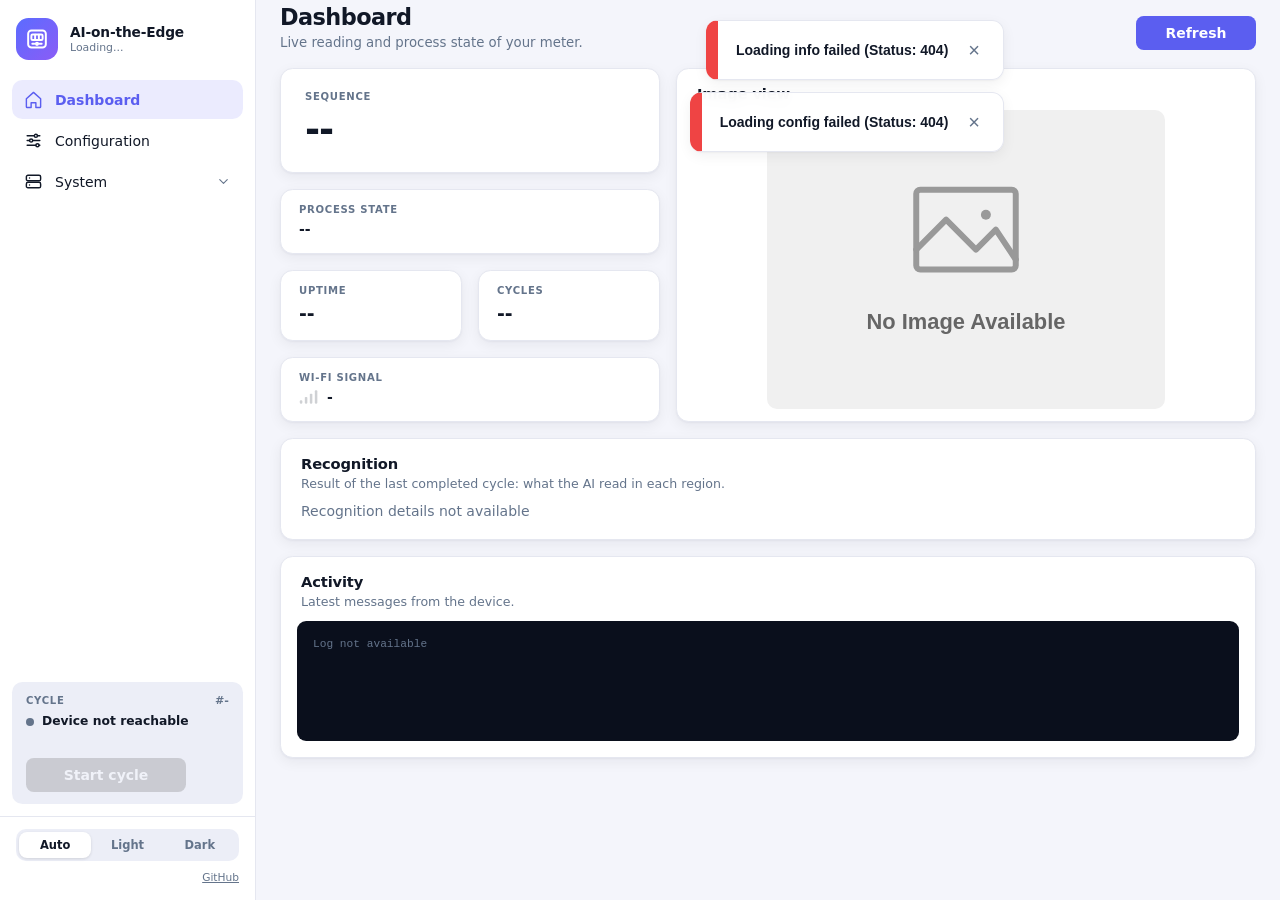
==== sd-card/html/index.html @ bd5e9c2b "feat(webui): System menu order (Update before Reboot) Co-Authored-By: Claude Sonnet 5.5 <noreply@ant" ====
<!doctype html>
<html lang="en" xml:lang="en">

<head>
  <title>AI-on-the-Edge Device</title>
  <meta charset="UTF-8" />
  <meta name="viewport" content="width=device-width, initial-scale=1" />
  <meta name="color-scheme" content="light dark" />

  <script>
    // Apply the theme before the first paint (mode: auto | light | dark)
    (function () {
      let mode = 'auto';
      try { mode = localStorage.getItem('theme') || 'auto'; } catch (e) { }
      const dark = mode === 'dark' || (mode !== 'light' && window.matchMedia && window.matchMedia('(prefers-color-scheme: dark)').matches);
      document.documentElement.classList.add(dark ? 'dark' : 'light');
    })();
  </script>

  <link rel="icon" type="image/x-icon" href="favicon.ico?v=$COMMIT_HASH" />
  <link rel="icon" type="image/svg+xml" id="favicon-svg" href="icon.svg?v=$COMMIT_HASH" />
  <link rel="apple-touch-icon" sizes="180x180" href="/icon-apple-touch.png?v=$COMMIT_HASH" />
  <link rel="manifest" type="application/manifest+json" href="/site.webmanifest?v=$COMMIT_HASH" />
  <link rel="stylesheet" href="style.css?v=$COMMIT_HASH" />
</head>

<body>
  <!-- Icon sprite -->
  <svg width="0" height="0" style="position: absolute" aria-hidden="true">
    <defs>
      <symbol id="i-home" viewBox="0 0 24 24"><path d="M3 11l9-8 9 8v10a1 1 0 01-1 1h-5v-6H9v6H4a1 1 0 01-1-1z" /></symbol>
      <symbol id="i-eye" viewBox="0 0 24 24"><path d="M2 12s4-7 10-7 10 7 10 7-4 7-10 7S2 12 2 12z" /><circle cx="12" cy="12" r="3" /></symbol>
      <symbol id="i-sliders" viewBox="0 0 24 24"><path d="M4 6h9M17 6h3M4 12h3M11 12h9M4 18h11M19 18h1" /><circle cx="15" cy="6" r="2" /><circle cx="9" cy="12" r="2" /><circle cx="17" cy="18" r="2" /></symbol>
      <symbol id="i-target" viewBox="0 0 24 24"><circle cx="12" cy="12" r="8" /><path d="M12 2v4M12 18v4M2 12h4M18 12h4" /></symbol>
      <symbol id="i-menu" viewBox="0 0 24 24"><path d="M4 6h16M4 12h16M4 18h16" /></symbol>
      <symbol id="i-server" viewBox="0 0 24 24"><rect x="3" y="4" width="18" height="7" rx="2" /><rect x="3" y="13" width="18" height="7" rx="2" /><path d="M7 7.5h.01M7 16.5h.01" /></symbol>
      <symbol id="i-chev" viewBox="0 0 24 24"><path d="M6 9l6 6 6-6" /></symbol>
    </defs>
  </svg>

  <div class="app" id="app">
    <aside class="sidebar" id="sidebar">
      <div class="brand">
        <div class="brand-logo" id="brand-logo"></div>
        <div class="brand-text">
          <h1 class="brand-title">AI-on-the-Edge</h1>
          <div class="brand-sub" id="device-name">Loading...</div>
        </div>
      </div>

      <nav class="nav" aria-label="Main navigation">
        <ul class="nav-top">
          <li><button class="nav-item" data-route="dashboard" data-href="#/dashboard"><svg><use href="#i-home" /></svg>Dashboard</button></li>
          <li><button class="nav-item" data-route="config" data-href="#/config"><svg><use href="#i-sliders" /></svg>Configuration</button></li>
        </ul>
        <div class="nav-group" data-group="system">
          <button class="nav-item nav-parent" type="button"><svg><use href="#i-server" /></svg>System<svg class="chev" viewBox="0 0 24 24"><use href="#i-chev" /></svg></button>
          <ul class="nav-sub">
            <li><button class="nav-sub-item" data-route="system-info" data-href="#/system/info">Info</button></li>
            <li><button class="nav-sub-item" data-route="system-setup" data-href="#/system/setup">Setup</button></li>
            <li><button class="nav-sub-item" data-route="system-backup" data-href="#/system/backup">Backup / Restore</button></li>
            <li><button class="nav-sub-item" data-route="system-files" data-href="#/system/files">File Explorer</button></li>
            <li><button class="nav-sub-item" data-route="system-update" data-href="#/system/update">Update</button></li>
            <li><button class="nav-sub-item" data-route="system-reboot" data-href="#/system/reboot">Reboot</button></li>
          </ul>
        </div>
      </nav>

      <div class="cycle" id="cycle-panel" data-kind="idle">
        <div class="cycle-head">
          <span class="cycle-label">Cycle</span>
          <span class="cycle-count" id="cycle-count">#-</span>
        </div>
        <div class="cycle-state">
          <span class="cycle-dot"></span>
          <span class="cycle-scan" id="cycle-scan"></span>
          <span id="cycle-state">Connecting ...</span>
        </div>
        <div class="cycle-timer" id="cycle-timer">&nbsp;</div>
        <button class="button btn-action cycle-btn" id="cycle-start" type="button" disabled>Start cycle</button>
      </div>

      <div class="sidebar-footer">
        <div class="theme-seg" role="group" aria-label="Theme">
          <button type="button" data-mode="auto">Auto</button>
          <button type="button" data-mode="light">Light</button>
          <button type="button" data-mode="dark">Dark</button>
        </div>
        <div class="foot-meta">
          <span id="fw-version">&nbsp;</span>
          <a href="https://github.com/Grrzzz/AI-on-the-edge-device" target="_blank" rel="noopener noreferrer">GitHub</a>
        </div>
      </div>
    </aside>

    <div class="scrim" id="nav-scrim"></div>

    <main class="content">
      <div class="topbar">
        <button class="icon-btn" id="nav-toggle" type="button" aria-label="Open menu"><svg viewBox="0 0 24 24"><use href="#i-menu" /></svg></button>
        <div class="topbar-title" id="topbar-title">AI-on-the-Edge</div>
      </div>
      <div class="view-host" id="view"></div>
    </main>
  </div>

  <script src="app.js?v=$COMMIT_HASH"></script>
</body>

</html>
---- sd-card/html/style.css ----
/* AI-on-the-Edge Device WebUI. Order: tokens, shell, design system, toasts, views. */

:root {
  --success: #10b981;
  --warning: #f59e0b;
  --error: #ef4444;
  --primary: #5b5ef0;
  --primary-soft: rgba(91, 94, 240, 0.12);
  --container-radius: 1rem;
  --card-radius: 0.9rem;
  --input-radius: 0.55rem;
  --transition-speed: 0.2s;
  --card-gap: 16px;
  --content-max-width: 1100px;
  --radius: 0.75rem;
  --sidebar-width: 256px;
  --font: 'Inter', system-ui, -apple-system, 'Segoe UI', Roboto, 'Helvetica Neue', Arial, sans-serif;
}

/* Default / Light Theme */
:root,
:root.light {
  color-scheme: light;
  --bg-sidebar: #ffffff;
  --surface: #eceef7;
  --surface-hover: #e3e6f4;
  --bg: #f4f5fb;
  --bg-card: #ffffff;
  --bg-light: #ffffff;
  --bg-header: #ffffff;
  --bg-toast: rgba(255, 255, 255, 0.95);
  --bg-tooltip: #dfe1e4;
  --bg-tooltip-header: #c7cee0;
  --text-main: #111827;
  --text-secondary: #64748b;
  --border: #e5e7f0;
  --shadow: 0 1px 2px rgba(17, 24, 39, 0.04), 0 4px 14px rgba(17, 24, 39, 0.06);
  --info-box-bg: #eef0ff;
  --info-box-border: #5b5ef0;
  --warning-box-bg: #fff4e5;
  --warning-box-border: #f59e0b;
}

/* Dark Theme */
:root.dark {
  color-scheme: dark;
  --bg-sidebar: #0f1528;
  --surface: #1c2540;
  --surface-hover: #263250;
  --bg: #0b1020;
  --bg-card: #131a2e;
  --bg-light: #131a2e;
  --bg-header: #131a2e;
  --bg-toast: rgba(19, 26, 46, 0.94);
  --bg-tooltip: #7684a0;
  --bg-tooltip-header: #516077;
  --text-main: #f1f5f9;
  --text-secondary: #94a3b8;
  --border: #243049;
  --shadow: 0 1px 2px rgba(0, 0, 0, 0.3), 0 4px 14px rgba(0, 0, 0, 0.25);
  --primary: #7c83ff;
  --primary-soft: rgba(124, 131, 255, 0.16);
  --info-box-bg: rgba(124, 131, 255, 0.12);
  --info-box-border: #7c83ff;
  --warning-box-bg: rgba(245, 158, 11, 0.1);
  --warning-box-border: #f59e0b;
}

*,
*::before,
*::after {
  box-sizing: border-box;
}

html,
body {
  margin: 0;
  height: 100%;
  font-family: var(--font);
  font-size: 14px;
  color: var(--text-main);
  background: var(--bg);
  -webkit-text-size-adjust: 100%;
  text-size-adjust: 100%;
}

.app {
  display: grid;
  grid-template-columns: var(--sidebar-width) minmax(0, 1fr);
  height: 100vh;
  height: 100dvh;
}

/* ---------------------------------------------------------------- sidebar */
.sidebar {
  display: flex;
  flex-direction: column;
  min-height: 0;
  background: var(--bg-sidebar);
  border-right: 1px solid var(--border);
}

.brand {
  display: flex;
  align-items: center;
  gap: 12px;
  padding: 18px 16px 14px;
}

.brand-logo {
  width: 42px;
  height: 42px;
  flex-shrink: 0;
}

.brand-logo svg {
  display: block;
  width: 100%;
  height: 100%;
}

.brand-text {
  min-width: 0;
  line-height: 1.25;
}

.brand-title {
  margin: 0;
  font-size: 0.98rem;
  font-weight: 700;
  letter-spacing: -0.01em;
}

.brand-sub {
  font-size: 0.78rem;
  color: var(--text-secondary);
  white-space: nowrap;
  overflow: hidden;
  text-overflow: ellipsis;
}

.nav {
  flex: 1;
  min-height: 0;
  overflow-y: auto;
  padding: 4px 12px 12px;
}

.nav-top,
.nav-sub {
  list-style: none;
  margin: 0;
  padding: 0;
}

.nav-group {
  margin: 2px 0;
}

.nav-item {
  display: flex;
  align-items: center;
  gap: 12px;
  width: 100%;
  padding: 10px 12px;
  margin: 2px 0;
  border: 0;
  border-radius: var(--radius);
  background: none;
  color: var(--text-main);
  font: inherit;
  font-weight: 500;
  text-align: left;
  cursor: pointer;
  transition: background var(--transition-speed), color var(--transition-speed);
}

.nav-item:hover {
  background: var(--surface);
}

.nav-item.active,
.nav-group.open > .nav-parent {
  color: var(--primary);
  font-weight: 600;
}

.nav-item.active {
  background: var(--primary-soft);
}

.nav-item svg {
  width: 19px;
  height: 19px;
  flex-shrink: 0;
  fill: none;
  stroke: currentColor;
  stroke-width: 1.8;
  stroke-linecap: round;
  stroke-linejoin: round;
}

.nav-item .chev {
  margin-left: auto;
  width: 15px;
  height: 15px;
  color: var(--text-secondary);
  transition: transform var(--transition-speed);
}

.nav-group.open .chev {
  transform: rotate(180deg);
}

/* Sub items: text only, indented below the parent */
.nav-sub {
  display: none;
  margin: 2px 0 6px 21px;
  padding-left: 12px;
  border-left: 1px solid var(--border);
}

.nav-group.open .nav-sub {
  display: block;
}

.nav-sub-item {
  display: block;
  width: 100%;
  padding: 7px 10px;
  margin: 1px 0;
  border: 0;
  border-radius: 8px;
  background: none;
  color: var(--text-secondary);
  font: inherit;
  text-align: left;
  cursor: pointer;
  transition: background var(--transition-speed), color var(--transition-speed);
}

.nav-sub-item:hover {
  background: var(--surface);
  color: var(--text-main);
}

.nav-sub-item.active {
  background: var(--primary-soft);
  color: var(--primary);
  font-weight: 600;
}

.sidebar-footer {
  padding: 12px 16px 16px;
  border-top: 1px solid var(--border);
  display: flex;
  flex-direction: column;
  gap: 10px;
}

.theme-seg {
  display: grid;
  grid-template-columns: repeat(3, 1fr);
  padding: 3px;
  border-radius: 10px;
  background: var(--surface);
}

.theme-seg button {
  border: 0;
  padding: 6px 0;
  border-radius: 8px;
  background: none;
  color: var(--text-secondary);
  font: inherit;
  font-size: 0.82rem;
  font-weight: 600;
  cursor: pointer;
}

.theme-seg button.on {
  background: var(--bg-sidebar);
  color: var(--text-main);
  box-shadow: 0 1px 3px rgba(0, 0, 0, 0.12);
}

.foot-meta {
  font-size: 0.76rem;
  color: var(--text-secondary);
  display: flex;
  justify-content: space-between;
  gap: 8px;
}

.foot-meta a {
  color: inherit;
}

/* ------------------------------------------------------------ content area */
.content {
  min-width: 0;
  min-height: 0;
  overflow-y: auto;
}

.topbar {
  display: none;
}

/* Page container: every view renders inside */
.view-host {
  max-width: var(--content-max-width);
  margin: 0 auto;
  padding: 0 clamp(8px, 2vw, 24px);
}

.scrim {
  display: none;
}

/* Cycle status + manual start (bottom of the sidebar) */
.cycle {
  margin: 0 12px 12px;
  padding: 12px 14px;
  border-radius: var(--radius);
  background: var(--surface);
  display: flex;
  flex-direction: column;
  gap: 6px;
}

.cycle-head {
  display: flex;
  justify-content: space-between;
  align-items: baseline;
}

.cycle-label {
  font-size: 0.72rem;
  font-weight: 600;
  letter-spacing: 0.07em;
  text-transform: uppercase;
  color: var(--text-secondary);
}

.cycle-count {
  font-size: 0.8rem;
  font-weight: 600;
  font-variant-numeric: tabular-nums;
  color: var(--text-secondary);
}

.cycle-state {
  display: flex;
  align-items: flex-start;
  gap: 8px;
  font-size: 0.88rem;
  font-weight: 600;
  line-height: 1.3;
}

.cycle-dot {
  flex: none;
  width: 8px;
  height: 8px;
  margin-top: 5px;
  border-radius: 50%;
  background: var(--success);
}

.cycle[data-kind='running'] .cycle-dot {
  background: var(--primary);
  animation: cycle-pulse 1.1s ease-in-out infinite;
}

.cycle[data-kind='error'] .cycle-dot {
  background: var(--error);
}

.cycle[data-kind='warn'] .cycle-dot {
  background: var(--warning);
}

.cycle[data-kind='offline'] .cycle-dot {
  background: var(--text-secondary);
}

.cycle-timer {
  font-size: 0.78rem;
  color: var(--text-secondary);
  font-variant-numeric: tabular-nums;
  padding-left: 16px;
}

.cycle-btn {
  width: 100%;
  margin-top: 4px;
  padding: 8px 12px;
}

.cycle-btn.queue {
  background: var(--primary-soft);
  color: var(--primary);
}

/* Animated scan icon (camera takes the picture): sidebar, dashboard loader, toasts */
.scan-icon {
  flex: none;
  color: var(--meter-accent, var(--primary));
  overflow: visible;
  vertical-align: -4px;
}

.scan-icon .scan-corners,
.scan-icon .scan-glyph {
  transform-origin: 32px 32px;
}

.scan-icon .scan-corners {
  animation: scan-breathe 1.3s ease-in-out infinite;
}

.scan-icon .scan-glyph {
  animation: scan-pulse 1.3s ease-in-out infinite;
}

.scan-icon .scan-line {
  animation: scan-sweep 1.3s ease-in-out infinite alternate;
}

/* sidebar: replaces the status dot while the image is taken */
.cycle-scan {
  display: none;
  flex: none;
  width: 20px;
  height: 20px;
}

.cycle[data-phase='capture'] .cycle-dot {
  display: none;
}

.cycle[data-phase='capture'] .cycle-scan {
  display: inline-flex;
}

@keyframes scan-breathe {
  0%, 100% { transform: scale(1); }
  50% { transform: scale(0.88); }
}

@keyframes scan-pulse {
  0%, 100% { transform: scale(1); opacity: 1; }
  50% { transform: scale(1.12); opacity: 0.6; }
}

@keyframes scan-sweep {
  from { transform: translateY(-18px); opacity: 0.2; }
  50% { opacity: 1; }
  to { transform: translateY(18px); opacity: 0.2; }
}

@media (prefers-reduced-motion: reduce) {
  .scan-icon .scan-corners,
  .scan-icon .scan-glyph,
  .scan-icon .scan-line {
    animation: none;
  }
}

@keyframes cycle-pulse {
  50% {
    opacity: 0.3;
  }
}

/* ------------------------------------------------------------------ mobile */
@media (max-width: 860px) {
  html,
  body {
    font-size: 15px;
  }

  .app {
    grid-template-columns: minmax(0, 1fr);
    grid-template-rows: minmax(0, 1fr);
  }

  .topbar {
    display: flex;
    align-items: center;
    gap: 12px;
    padding: 10px 14px;
    background: var(--bg-sidebar);
    border-bottom: 1px solid var(--border);
  }

  .topbar-title {
    font-weight: 700;
    letter-spacing: -0.01em;
    min-width: 0;
    overflow: hidden;
    text-overflow: ellipsis;
    white-space: nowrap;
  }

  .icon-btn {
    display: inline-flex;
    align-items: center;
    justify-content: center;
    width: 38px;
    height: 38px;
    border: 0;
    border-radius: 10px;
    background: var(--surface);
    color: var(--text-main);
    cursor: pointer;
    flex-shrink: 0;
  }

  .icon-btn svg {
    width: 20px;
    height: 20px;
    fill: none;
    stroke: currentColor;
    stroke-width: 2;
    stroke-linecap: round;
  }

  .sidebar {
    position: fixed;
    z-index: 200;
    inset: 0 auto 0 0;
    width: min(300px, 84vw);
    transform: translateX(-102%);
    transition: transform 0.25s ease;
    box-shadow: var(--shadow);
  }

  .app.nav-open .sidebar {
    transform: translateX(0);
  }

  .app.nav-open .scrim {
    display: block;
    position: fixed;
    z-index: 150;
    inset: 0;
    background: rgba(0, 0, 0, 0.45);
  }
}

h1,
h2,
h3 {
  letter-spacing: -0.015em;
}

.container {
  margin: 0 auto;
  padding: 16px 0 32px;
  background: transparent;
  border-radius: 0;
  overflow: visible;
  box-shadow: none;
}

.container-title {
  margin: 0;
  font-size: 1.6rem;
  font-weight: 700;
  letter-spacing: -0.025em;
  display: flex;
  align-items: center;
  line-height: 1.2;
}

.container-title span {
  display: none; /* decorative emoji of the former design are not shown anymore */
}

.page-sub {
  margin-top: 4px;
  font-size: 0.95rem;
  font-weight: 400;
  letter-spacing: 0;
  color: var(--text-secondary);
}

.container-header {
  padding: 4px 2px 16px;
  background: transparent;
  border-bottom: none;
}

/* Let page headers (title + controls) wrap on narrow screens */
.container-header > div {
  flex-wrap: wrap;
  gap: 10px 16px;
}

@media screen and (max-width: 816px) {
  .refresh-group {
    flex-wrap: wrap;
    gap: 8px 12px;
  }
}

.container-content {
  padding: 0;
  text-align: left;
  display: flex;
  flex-direction: column;
  gap: var(--card-gap);
}

.card {
  overflow: hidden;
  background: var(--bg-card);
  box-shadow: var(--shadow);
  display: flex;
  flex-direction: column;
  border: 1px solid var(--border);
  border-radius: var(--card-radius);
}

.card-header {
  background: transparent;
  padding: 16px 20px 8px;
  font-weight: 700;
  font-size: 1.05rem;
  letter-spacing: -0.01em;
  color: var(--text-main);
  border-bottom: none;
  display: flex;
  justify-content: space-between;
  align-items: center;
}

.card-body {
  padding: 4px 0;
}

.info-box {
  background-color: var(--info-box-bg);
  border-left: 4px solid var(--info-box-border);
  padding: 12px 14px;
  border-radius: var(--input-radius);
  margin: 15px 0;
}

.warning-box {
  background-color: var(--warning-box-bg);
  border-left: 4px solid var(--warning-box-border);
  padding: 12px 14px;
  border-radius: var(--input-radius);
  margin: 15px 0;
}

/* Form controls */
input[type='text'],
input[type='number'],
input[type='password'],
input[type='url'],
input[type='email'],
select,
textarea {
  font-family: inherit;
  font-size: inherit;
  color: var(--text-main);
  background: var(--surface);
  border: 1px solid var(--border);
  border-radius: var(--input-radius);
  padding: 6px 10px;
  transition: border-color var(--transition-speed), box-shadow var(--transition-speed);
}

input:focus-visible,
select:focus-visible,
textarea:focus-visible {
  outline: none;
  border-color: var(--primary);
  box-shadow: 0 0 0 3px var(--primary-soft);
}

/* Button */
.button,
input[type='file']::file-selector-button {
  color: var(--text-main);
  font-family: inherit;
  font-size: inherit;
  font-weight: 600;
  background: var(--surface);
  border: 1px solid transparent;
  width: 160px;
  text-align: center;
  justify-content: center;
  align-items: center;
  overflow: hidden;
  text-overflow: ellipsis;
  white-space: nowrap;
  padding: 8px 14px;
  border-radius: var(--input-radius);
  cursor: pointer;
  transition:
    opacity 0.2s,
    filter 0.2s,
    background-color 0.2s;
  box-sizing: border-box;
}

.btn-wide {
  width: 100%;
  padding: 10px;
  font-size: 1.1rem;
}

.btn-action {
  background: var(--primary);
  text-transform: none;
  color: white;
  font-weight: 600;
  border: 1px solid transparent;
}

.button:hover:not(:disabled) {
  filter: brightness(0.9);
}

.button.btn-action:hover:not(:disabled) {
  filter: brightness(1.1);
}

.button:disabled {
  cursor: not-allowed;
  filter: grayscale(1);
  opacity: 0.75;
}

.btn-action:disabled {
  cursor: not-allowed;
  filter: grayscale(1);
  opacity: 0.25;
}

input:out-of-range,
.invalid-input,
input:invalid,
select:invalid {
  background-color: color-mix(in srgb, var(--error) 25%, transparent);
  border: 1px solid var(--error);
}

/* Usage description */
details {
  text-align: justify;
  font-size: inherit;
  margin-right: 10px;
  margin-left: 5px;
  margin-top: 3px;
}

#desc_details_summary {
  width: 230px;
  font-size: 0.85rem;
}

.hidden {
  display: none !important;
}

/* Data refresh group */
.refresh-group {
  display: flex;
  align-items: center;
  gap: 16px;
}

.refresh-settings {
  display: flex;
  align-items: center;
  gap: 5px;
  color: var(--text-main);
}

.refresh-settings.is-disabled {
  color: var(--text-secondary);
}

.refresh-settings input[type='number'] {
  width: 32px;
  border: none;
  background: transparent;
  padding: 0;
  text-align: center;
  appearance: textfield;
  -moz-appearance: textfield;
}

.refresh-settings input::-webkit-outer-spin-button,
.refresh-settings input::-webkit-inner-spin-button {
  -webkit-appearance: none;
  margin: 0;
}

.refresh-timestamp {
  display: flex;
  align-items: center;
  gap: 4px;
  flex-shrink: 0;
  white-space: nowrap;
  min-width: 80px;
  border-left: 1px solid var(--border);
  padding-left: 8px;
  justify-content: flex-end;
}

.refresh-timestamp output {
  font-variant-numeric: tabular-nums;
}

.refresh-loader {
  display: flex;
  gap: 5px;
  justify-content: center;
  align-items: center;
}

.loader {
  opacity: 0;
  visibility: hidden;
  display: inline-flex;
  align-items: center;
  justify-content: center;
  width: 24px;
  height: 24px;
  transition: opacity 0.2s ease;
  pointer-events: none;
}

.loader.is-loading {
  opacity: 1;
  visibility: visible;
  color: var(--primary);
}

@keyframes spin {
  from {
    transform: rotate(0deg);
  }

  to {
    transform: rotate(360deg);
  }
}

/* RSSI */
#rssi_svg .bar {
  fill: currentColor;
  opacity: 0.2;
  transition: opacity 0.3s ease, fill 0.3s ease;
}

#rssi_svg .bar.active {
  fill: var(--primary);
  opacity: 1;
}

#rssi_svg.no-signal .bar {
  opacity: 0.1;
}

/* ==========================================================================
   Shared components
   ========================================================================== */

/* Key / value rows */
.card-table,
.value-table {
  width: 100%;
  border-collapse: collapse;
}

.card-table tr + tr td,
.value-table tr + tr td {
  border-top: 1px solid var(--border);
}

.card-table tr td,
.value-table tr td {
  padding: 11px 20px;
  font-size: 0.95rem;
  color: var(--text-main);
  vertical-align: middle;
}

.card-table .label,
.value-table .label {
  width: 42%;
  color: var(--text-secondary);
}

.card-table .val,
.value-table .val {
  text-align: right;
  word-break: break-word;
  font-variant-numeric: tabular-nums;
}

/* Status badge (pill with dot) */
.badge {
  display: inline-flex;
  align-items: center;
  gap: 7px;
  padding: 3px 11px;
  border-radius: 999px;
  font-size: 0.85rem;
  font-weight: 600;
  background: var(--surface);
  color: var(--text-main);
}

.badge::before {
  content: '';
  width: 7px;
  height: 7px;
  border-radius: 50%;
  background: currentColor;
  flex-shrink: 0;
}

.badge-success {
  background: color-mix(in srgb, var(--success) 15%, transparent);
  color: #059669;
}

.badge-warning {
  background: color-mix(in srgb, var(--warning) 18%, transparent);
  color: #b45309;
}

.badge-error {
  background: color-mix(in srgb, var(--error) 14%, transparent);
  color: #dc2626;
}

.badge-disabled {
  background: var(--surface);
  color: var(--text-secondary);
}

:root.dark .badge-success { color: #34d399; }
:root.dark .badge-warning { color: #fbbf24; }
:root.dark .badge-error { color: #f87171; }

/* Chips */
.chips {
  display: flex;
  flex-wrap: wrap;
  gap: 8px;
}

.chip {
  display: inline-flex;
  align-items: center;
  gap: 6px;
  padding: 4px 12px;
  border-radius: 999px;
  background: var(--surface);
  font-size: 0.85rem;
  font-weight: 500;
  color: var(--text-main);
}

.chip b {
  font-weight: 500;
  color: var(--text-secondary);
}

/* Stat tile */
.stat {
  background: var(--bg-card);
  border: 1px solid var(--border);
  border-radius: var(--card-radius);
  box-shadow: var(--shadow);
  padding: 14px 18px 16px;
  min-width: 0;
}

.stat-label {
  font-size: 0.72rem;
  font-weight: 600;
  letter-spacing: 0.07em;
  text-transform: uppercase;
  color: var(--text-secondary);
}

.stat-value {
  margin-top: 6px;
  font-size: 1.35rem;
  font-weight: 700;
  letter-spacing: -0.01em;
  display: flex;
  align-items: center;
  gap: 8px;
  flex-wrap: wrap;
}

.stat-value.small {
  font-size: 1rem;
  font-weight: 600;
}

/* Stacked bar with legend */
.stack {
  padding: 4px 20px 14px;
}

.stack-title {
  display: flex;
  justify-content: space-between;
  gap: 12px;
  margin-bottom: 8px;
  font-size: 0.9rem;
  font-weight: 600;
}

.stack-title span:last-child {
  font-weight: 400;
  color: var(--text-secondary);
}

.stack-bar {
  display: flex;
  height: 12px;
  border-radius: 999px;
  overflow: hidden;
  background: var(--surface);
}

.stack-seg {
  height: 100%;
  min-width: 2px;
  transition: width 0.4s ease;
}

.stack-seg + .stack-seg {
  border-left: 2px solid var(--bg-card);
}

.seg-1 { background: var(--primary); }
.seg-2 { background: #14b8a6; }
.seg-3 { background: #94a3b8; }

.stack-legend {
  display: flex;
  flex-wrap: wrap;
  gap: 6px 18px;
  margin-top: 10px;
  font-size: 0.82rem;
  color: var(--text-secondary);
}

.stack-legend i {
  display: inline-block;
  width: 9px;
  height: 9px;
  margin-right: 6px;
  border-radius: 3px;
  vertical-align: baseline;
}

.stack-legend b {
  font-weight: 600;
  color: var(--text-main);
}

.stack-note {
  margin-top: 8px;
  font-size: 0.8rem;
  color: var(--text-secondary);
}


/* Recognition details (markup is generated by the firmware: handler_recognition_details) */
.recog-body {
  padding: 4px 20px 20px;
  display: flex;
  flex-direction: column;
  gap: 22px;
}

.recog-values {
  display: grid;
  grid-template-columns: repeat(auto-fit, minmax(180px, 1fr));
  gap: 12px;
}

.recog-values .stat {
  box-shadow: none;
  background: var(--surface);
  border-color: transparent;
}

.roi-title {
  margin-bottom: 10px;
  font-size: 0.72rem;
  font-weight: 600;
  letter-spacing: 0.07em;
  text-transform: uppercase;
  color: var(--text-secondary);
}

.roi-grid {
  display: grid;
  grid-template-columns: repeat(auto-fill, minmax(92px, 1fr));
  gap: 12px;
}

.roi-tile {
  display: flex;
  flex-direction: column;
  align-items: center;
  gap: 6px;
  padding: 10px 8px;
  border-radius: 0.7rem;
  background: var(--surface);
}

.roi-value {
  font-size: 1.1rem;
  font-weight: 700;
  font-variant-numeric: tabular-nums;
}

.roi-value.na {
  color: var(--error);
}

.roi-img {
  width: 100%;
  height: auto;
  border-radius: 0.45rem;
  display: block;
}

.roi-noimg,
.roi-disabled {
  font-size: 0.82rem;
  color: var(--text-secondary);
}

.image-body {
  padding: 0 12px 12px;
}

.recog-img {
  width: 100%;
  height: auto;
  display: block;
  border-radius: 0.6rem;
}

.notice {
  display: flex;
  flex-direction: column;
  gap: 8px;
  padding: 20px;
  align-items: flex-start;
  color: var(--text-secondary);
}

.notice-title {
  font-size: 1.05rem;
  font-weight: 700;
  color: var(--text-main);
}

.notice-state strong {
  color: var(--text-main);
}

/* ==========================================================================
   Editor pages (reference image, alignment marker, number sequences)
   ========================================================================== */

/* "How it works": quiet disclosure button + help panel */
#desc_details {
  margin: 10px 0 0;
  padding: 0;
  text-align: left;
  font-size: inherit;
}

#desc_details summary,
#desc_details_summary {
  display: inline-flex;
  align-items: center;
  gap: 8px;
  width: auto;
  margin-left: -6px;
  padding: 6px 8px 6px 6px;
  border-radius: 0.6rem;
  background: none;
  font-size: 0.88rem;
  font-weight: 600;
  color: var(--text-secondary);
  cursor: pointer;
  list-style: none;
  user-select: none;
  transition: color var(--transition-speed), background var(--transition-speed);
}

#desc_details summary::-webkit-details-marker {
  display: none;
}

#desc_details summary::before,
#desc_details summary::after {
  content: '';
  flex: none;
  background: currentColor;
  -webkit-mask-repeat: no-repeat;
  mask-repeat: no-repeat;
  -webkit-mask-position: center;
  mask-position: center;
  -webkit-mask-size: contain;
  mask-size: contain;
}

#desc_details summary::before {
  width: 18px;
  height: 18px;
  -webkit-mask-image: url("data:image/svg+xml,%3Csvg xmlns='http://www.w3.org/2000/svg' viewBox='0 0 24 24' fill='none' stroke='black' stroke-width='2' stroke-linecap='round' stroke-linejoin='round'%3E%3Ccircle cx='12' cy='12' r='9'/%3E%3Cpath d='M12 11v5M12 8h.01'/%3E%3C/svg%3E");
  mask-image: url("data:image/svg+xml,%3Csvg xmlns='http://www.w3.org/2000/svg' viewBox='0 0 24 24' fill='none' stroke='black' stroke-width='2' stroke-linecap='round' stroke-linejoin='round'%3E%3Ccircle cx='12' cy='12' r='9'/%3E%3Cpath d='M12 11v5M12 8h.01'/%3E%3C/svg%3E");
}

#desc_details summary::after {
  width: 14px;
  height: 14px;
  -webkit-mask-image: url("data:image/svg+xml,%3Csvg xmlns='http://www.w3.org/2000/svg' viewBox='0 0 24 24' fill='none' stroke='black' stroke-width='2.5' stroke-linecap='round' stroke-linejoin='round'%3E%3Cpath d='M6 9l6 6 6-6'/%3E%3C/svg%3E");
  mask-image: url("data:image/svg+xml,%3Csvg xmlns='http://www.w3.org/2000/svg' viewBox='0 0 24 24' fill='none' stroke='black' stroke-width='2.5' stroke-linecap='round' stroke-linejoin='round'%3E%3Cpath d='M6 9l6 6 6-6'/%3E%3C/svg%3E");
  transition: transform var(--transition-speed);
}

#desc_details summary:hover,
#desc_details[open] summary {
  color: var(--primary);
}

#desc_details summary:hover {
  background: var(--primary-soft);
}

#desc_details[open] summary::after {
  transform: rotate(180deg);
}

.help-panel {
  display: grid;
  grid-template-columns: repeat(auto-fit, minmax(200px, 1fr));
  gap: 20px 28px;
  margin-top: 8px;
  padding: 20px 22px;
  counter-reset: help;
  background: var(--bg-card);
  border: 1px solid var(--border);
  border-radius: var(--card-radius);
  box-shadow: var(--shadow);
  text-align: left;
}

.help-item {
  counter-increment: help;
  min-width: 0;
}

.help-item h4 {
  display: flex;
  align-items: center;
  gap: 10px;
  margin: 0 0 6px;
  font-size: 0.95rem;
  letter-spacing: -0.01em;
}

.help-item h4::before {
  content: counter(help);
  flex: none;
  display: inline-grid;
  place-items: center;
  width: 22px;
  height: 22px;
  border-radius: 50%;
  background: var(--primary-soft);
  color: var(--primary);
  font-size: 0.75rem;
  font-weight: 700;
}

.help-item p {
  margin: 0;
  color: var(--text-secondary);
  font-size: 0.88rem;
  line-height: 1.55;
}

.help-item a {
  color: var(--primary);
  font-weight: 600;
}

/* Native controls follow the accent color */
input[type='range'],
input[type='checkbox'],
input[type='radio'] {
  accent-color: var(--primary);
}

/* Canvas on the left, controls on the right */
.editor-layout {
  display: grid;
  grid-template-columns: minmax(0, 1fr) 320px;
  gap: var(--card-gap);
  align-items: start;
}

.editor-side {
  display: flex;
  flex-direction: column;
  gap: var(--card-gap);
  position: sticky;
  top: 12px;
}

@media screen and (max-width: 1256px) {
  .editor-layout {
    grid-template-columns: minmax(0, 1fr);
  }

  .editor-side {
    position: static;
  }
}

.canvas-wrap {
  display: flex;
  justify-content: center;
  min-height: 200px;
  padding: 0 12px 12px;
}

.canvas-wrap canvas {
  max-width: 100%;
  height: auto;
  border-radius: 0.6rem;
  cursor: crosshair;
}

.canvas-wrap img {
  max-width: 100%;
}

.side-body {
  display: flex;
  flex-direction: column;
  gap: 16px;
  padding: 4px 20px 20px;
}

.field {
  display: flex;
  flex-direction: column;
  gap: 5px;
  min-width: 0;
  margin: 0;
}

.field > label,
.field-label {
  font-size: 0.75rem;
  font-weight: 600;
  letter-spacing: 0.02em;
  color: var(--text-secondary);
}

.field input[type='number'],
.field input[type='text'],
.field select {
  width: 100%;
  max-width: none;
  margin: 0;
}

.field-grid {
  display: grid;
  grid-template-columns: repeat(2, minmax(0, 1fr));
  gap: 12px;
}

.btn-row {
  display: flex;
  flex-wrap: wrap;
  gap: 8px;
}

.btn-row.grid2 {
  display: grid;
  grid-template-columns: repeat(2, minmax(0, 1fr));
}

.btn-row .button {
  flex: 1 1 0;
  width: auto;
  min-width: 0;
}

.check {
  display: flex;
  align-items: center;
  gap: 8px;
  font-size: 0.9rem;
}

.check input {
  margin: 0;
  flex-shrink: 0;
}

.button.btn-danger {
  color: var(--error);
}

[hidden]:not(canvas):not(img) {
  display: none !important;
}

/* ==========================================================================
   Dialogs and save bar (shared, see global.js: confirmDialog / promptDialog / SaveBar)
   ========================================================================== */
dialog.dlg {
  width: min(480px, calc(100vw - 32px));
  padding: 0;
  border: 1px solid var(--border);
  border-radius: 1.2rem;
  background: var(--bg-card);
  color: var(--text-main);
  box-shadow: 0 30px 80px rgba(0, 0, 0, 0.4);
}

dialog.dlg::backdrop {
  background: rgba(5, 8, 16, 0.55);
  backdrop-filter: blur(3px);
}

.dlg-body {
  padding: 24px;
}

.dlg-body h2 {
  margin: 0 0 6px;
  font-size: 1.2rem;
  letter-spacing: -0.015em;
}

.dlg-body p {
  margin: 0;
  color: var(--text-secondary);
  line-height: 1.5;
  white-space: pre-line;
}

.dlg-body input[type='text'] {
  width: 100%;
  margin-top: 14px;
}

.dlg-actions {
  display: flex;
  justify-content: flex-end;
  gap: 10px;
  margin-top: 22px;
}

.dlg-actions .button {
  width: auto;
  padding: 9px 20px;
}

.button.ghost {
  background: transparent;
  color: var(--text-secondary);
}

.button.ghost:hover:not(:disabled) {
  background: var(--surface);
  filter: none;
}

.button.danger-solid {
  background: var(--error);
  color: #fff;
}

.savebar {
  position: fixed;
  left: 50%;
  bottom: 16px;
  transform: translateX(-50%);
  z-index: 40;
  display: flex;
  align-items: center;
  justify-content: space-between;
  gap: 12px;
  width: min(calc(100% - 24px), 1040px);
  padding: 12px 16px;
  background: var(--bg-card);
  border: 1px solid var(--primary);
  border-radius: 1rem;
  box-shadow: 0 12px 40px rgba(0, 0, 0, 0.25);
}

.savebar-text {
  font-weight: 600;
}

.savebar-actions {
  display: flex;
  gap: 8px;
}

.savebar .button {
  width: auto;
  padding: 8px 18px;
}

html.has-savebar .view-host {
  padding-bottom: 96px;
}

/* update + backup */
.stat-row {
  display: grid;
  grid-template-columns: repeat(auto-fit, minmax(190px, 1fr));
  gap: var(--card-gap);
}

.two-col {
  display: grid;
  grid-template-columns: repeat(auto-fit, minmax(380px, 1fr));
  gap: var(--card-gap);
  align-items: start;
}

.two-col > .card {
  height: 100%;
}

.lead {
  margin: 0;
  color: var(--text-secondary);
  font-size: 0.9rem;
  line-height: 1.5;
}

.state-box {
  display: flex;
  align-items: center;
  justify-content: space-between;
  flex-wrap: wrap;
  gap: 12px 20px;
  margin: 4px 20px 0;
  padding: 14px 16px;
  border-radius: 0.9rem;
  background: var(--surface);
}

.state-box .state-main {
  display: flex;
  flex-direction: column;
  align-items: flex-start;
  gap: 8px;
  min-width: 0;
}

.state-box .state-text {
  color: var(--text-secondary);
  font-size: 0.9rem;
  line-height: 1.45;
}

.state-box .state-text a {
  color: var(--primary);
  font-weight: 600;
}

.state-box .button {
  width: auto;
  padding: 9px 22px;
}

.steps {
  display: flex;
  gap: 8px;
  margin: 16px 20px 0;
  padding: 0;
  list-style: none;
}

.steps li {
  flex: 1;
  min-width: 0;
  padding: 8px 12px;
  border-radius: 0.7rem;
  background: var(--surface);
  color: var(--text-secondary);
  font-size: 0.82rem;
  font-weight: 600;
  text-align: center;
}

.steps li.active {
  background: var(--primary-soft);
  color: var(--primary);
  box-shadow: inset 0 0 0 1px var(--primary);
}

.steps li.done {
  background: color-mix(in srgb, var(--success) 15%, transparent);
  color: #059669;
}

:root.dark .steps li.done {
  color: #34d399;
}

.prog {
  display: flex;
  flex-direction: column;
  gap: 6px;
  margin: 14px 20px 0;
}

.prog progress {
  width: 100%;
  height: 10px;
  accent-color: var(--primary);
}

.prog-meta {
  display: flex;
  justify-content: space-between;
  gap: 12px;
  font-size: 0.85rem;
  color: var(--text-secondary);
}

.card-pad {
  display: flex;
  flex-direction: column;
  gap: 14px;
  padding: 4px 20px 20px;
}

.pick {
  display: flex;
  flex-direction: column;
  align-items: center;
  gap: 4px;
  padding: 24px 16px;
  border: 2px dashed var(--border);
  border-radius: 1rem;
  background: var(--surface);
  text-align: center;
  cursor: pointer;
  transition: border-color var(--transition-speed), background var(--transition-speed);
}

.pick:hover,
.pick:focus-visible {
  border-color: var(--primary);
  outline: none;
}

.pick.over {
  border-color: var(--primary);
  background: var(--primary-soft);
}

.pick.disabled {
  opacity: 0.55;
  pointer-events: none;
}

.pick-icon {
  width: 36px;
  height: 36px;
  margin-bottom: 4px;
  background: var(--primary);
  -webkit-mask: url("data:image/svg+xml,%3Csvg xmlns='http://www.w3.org/2000/svg' viewBox='0 0 24 24' fill='none' stroke='black' stroke-width='1.8' stroke-linecap='round' stroke-linejoin='round'%3E%3Cpath d='M12 16V4M7 9l5-5 5 5M4 20h16'/%3E%3C/svg%3E") center / contain no-repeat;
  mask: url("data:image/svg+xml,%3Csvg xmlns='http://www.w3.org/2000/svg' viewBox='0 0 24 24' fill='none' stroke='black' stroke-width='1.8' stroke-linecap='round' stroke-linejoin='round'%3E%3Cpath d='M12 16V4M7 9l5-5 5 5M4 20h16'/%3E%3C/svg%3E") center / contain no-repeat;
}

.pick-title {
  font-size: 1rem;
  font-weight: 700;
}

.pick-sub {
  font-size: 0.85rem;
  color: var(--text-secondary);
}

.pick-sub b {
  color: var(--primary);
  font-weight: 600;
}

.file-row {
  display: flex;
  align-items: center;
  gap: 12px;
  padding: 10px 14px;
  border: 1px solid var(--border);
  border-radius: 0.9rem;
}

.file-row .fi {
  flex: none;
  width: 28px;
  height: 28px;
  background: var(--text-secondary);
  -webkit-mask: url("data:image/svg+xml,%3Csvg xmlns='http://www.w3.org/2000/svg' viewBox='0 0 24 24' fill='none' stroke='black' stroke-width='1.8' stroke-linecap='round' stroke-linejoin='round'%3E%3Cpath d='M14 3H7a2 2 0 0 0-2 2v14a2 2 0 0 0 2 2h10a2 2 0 0 0 2-2V8zM14 3v5h5'/%3E%3C/svg%3E") center / contain no-repeat;
  mask: url("data:image/svg+xml,%3Csvg xmlns='http://www.w3.org/2000/svg' viewBox='0 0 24 24' fill='none' stroke='black' stroke-width='1.8' stroke-linecap='round' stroke-linejoin='round'%3E%3Cpath d='M14 3H7a2 2 0 0 0-2 2v14a2 2 0 0 0 2 2h10a2 2 0 0 0 2-2V8zM14 3v5h5'/%3E%3C/svg%3E") center / contain no-repeat;
}

.file-row .fn {
  flex: 1;
  min-width: 0;
}

.file-row .fn b {
  display: block;
  overflow: hidden;
  text-overflow: ellipsis;
  white-space: nowrap;
}

.file-row .fn span {
  font-size: 0.8rem;
  color: var(--text-secondary);
}

.file-row .button {
  width: auto;
  padding: 5px 14px;
}

.note-row {
  display: flex;
  align-items: center;
  justify-content: space-between;
  flex-wrap: wrap;
  gap: 8px 16px;
  padding: 12px 16px;
  border-radius: 0.9rem;
  background: var(--surface);
  font-size: 0.9rem;
  color: var(--text-secondary);
}

.note-row a {
  color: var(--primary);
  font-weight: 600;
}

.log-console {
  max-height: 120px;
  overflow-y: auto;
  padding: 12px 14px;
  border-radius: 0.7rem;
  background: #0a0f1c;
  color: #cbd5e1;
  font-family: ui-monospace, 'SFMono-Regular', Menlo, Consolas, monospace;
  font-size: 0.8rem;
  display: flex;
  flex-direction: column;
}

.log-console:empty {
  display: none;
}

/* ---- toasts ---- */
#fw-container {
  position: fixed;
  top: 20px;
  right: max(20px, calc(100vw - 1024px + 20px));
  display: flex;
  flex-direction: column;
  align-items: flex-end;
  gap: 12px;
  pointer-events: none;
  z-index: 9999;
}

.firework-toast {
  pointer-events: auto;
  min-width: 280px;
  max-width: 400px;
  background: var(--bg-toast);
  backdrop-filter: blur(8px);
  -webkit-backdrop-filter: blur(8px);
  color: var(--text-main);
  padding: 14px 18px;
  border-radius: 12px;
  box-shadow: var(--shadow);
  display: flex;
  align-items: center;
  justify-content: space-between;
  border: 1px solid var(--border);
  opacity: 0;
  transform: translateY(-40px) scale(0.95);
  transition:
    transform 0.4s cubic-bezier(0.2, 1, 0.3, 1),
    opacity 0.3s ease;
  position: relative;
  overflow: hidden;
}

.firework-toast.is-active {
  opacity: 1;
  transform: translateY(0) scale(1);
}

.fw-body {
  font-family: Arial, sans-serif;
  font-size: inherit;
  font-weight: bold;
  line-height: 1.5;
  text-align: justify;
}

.fw-close {
  background: none;
  border: none;
  font-size: 20px;
  color: var(--text-secondary);
  cursor: pointer;
  margin-left: 15px;
  padding: 5px;
  line-height: 1;
}

.fw-close:hover {
  color: var(--text-main);
}

.firework-toast.success {
  border-left: 12px solid var(--success);
}

.firework-toast.warning {
  border-left: 12px solid var(--warning);
}

.firework-toast.danger {
  border-left: 12px solid var(--error);
}

/* ---- docs tooltips ---- */
/* Base class for tooltip */
#tooltip-portal {
  /* Visuals */
  background-color: var(--bg-tooltip);
  color: black;
  padding: 5px 10px 10px 10px;
  border-radius: var(--card-radius);
  box-shadow: var(--shadow);
  border: 1px solid var(--border);
  background-clip: padding-box;
  margin: -2px;
  /* Layout & Size */
  width: 600px;
  max-width: calc(100vw - 20px);
  box-sizing: border-box;
  font-family: Arial, sans-serif;
  font-size: 14px;
  line-height: 1.35;
  position: fixed;
  z-index: 99999;
  display: none;
  pointer-events: auto;
  /* Scroll logic */
  max-height: 80vh;
  overflow-y: auto;
  scrollbar-width: thin;
  scrollbar-color: var(--text-secondary) var(--bg-light);
}

@media screen and (max-width: 720px) {
  #tooltip-portal {
    font-family: Arial, sans-serif;
    font-size: 16px;
    -webkit-text-size-adjust: 100%;
    text-size-adjust: 100%;
  }
}

/* Scrollbar styling */
#tooltip-portal::-webkit-scrollbar {
  width: 6px;
}

#tooltip-portal::-webkit-scrollbar-track {
  background: var(--bg-light);
}

#tooltip-portal::-webkit-scrollbar-thumb {
  background: var(--text-secondary);
  border-radius: 10px;
  opacity: 0.5;
}

/* Internal Typography & Tables */
#tooltip-portal h1 {
  font-size: 1.3em;
  margin: 0.2em 0 0.3em 0;
}

#tooltip-portal h2 {
  font-size: 1.2em;
  margin: 1em 0 0.3em 0;
}

#tooltip-portal h3 {
  font-size: 1em;
  margin: 1em 0 0.3em 0;
}

#tooltip-portal table {
  border-collapse: collapse;
  width: 100%;
  margin: 5px 0;
}

#tooltip-portal th {
  background: var(--bg-tooltip-header);
  padding: 5px;
  text-align: left;
}

#tooltip-portal td {
  padding: 5px;
  border-bottom: 1px solid var(--border);
}

#tooltip-portal.rst-content {
  font-size: inherit !important;
}

/* Trigger Area */
.tooltip-trigger {
  cursor: help;
  display: inline-flex;
  align-items: center;
  justify-content: center;
  vertical-align: middle;
  width: 18px;
  height: 18px;
}

/* Pseudo-element renders the SVG icon */
.tooltip-trigger::before {
  content: "";
  width: 100%;
  height: 100%;
  display: block;
  background-color: var(--text-secondary);
  transition:
    transform 0.2s ease-in-out,
    background-color 0.2s ease-in-out;
  /* Encoded SVG mask */
  -webkit-mask-image: url('data:image/svg+xml;utf8,<svg xmlns="http://www.w3.org/2000/svg" viewBox="0 0 24 24" fill="none" stroke="black" stroke-width="2" stroke-linecap="round" stroke-linejoin="round"><circle cx="12" cy="12" r="10"/><path d="M9.09 9a3 3 0 0 1 5.83 1c0 2-3 3-3 3"/><line x1="12" y1="17" x2="12.01" y2="17"/></svg>');
  mask-image: url('data:image/svg+xml;utf8,<svg xmlns="http://www.w3.org/2000/svg" viewBox="0 0 24 24" fill="none" stroke="black" stroke-width="2" stroke-linecap="round" stroke-linejoin="round"><circle cx="12" cy="12" r="10"/><path d="M9.09 9a3 3 0 0 1 5.83 1c0 2-3 3-3 3"/><line x1="12" y1="17" x2="12.01" y2="17"/></svg>');
  -webkit-mask-size: contain;
  mask-size: contain;
  -webkit-mask-repeat: no-repeat;
  mask-repeat: no-repeat;
}

.tooltip-trigger:hover::before {
  transform: scale(1.15);
  background-color: var(--primary);
}

/* documentation content inside the tooltip (subset of the Read the Docs theme) */
.fa:before,
.icon:before,
.rst-content .admonition,
.rst-content .admonition-title:before,
.rst-content .caution,
.rst-content .danger,
.rst-content .error,
.rst-content .hint,
.rst-content .important,
.rst-content .note,
.rst-content .tip,
.rst-content .warning,
input[type='color'],
input[type='date'],
input[type='number'],
input[type='password'],
input[type='search'],
input[type='text'],
input[type='time'],
input[type='url'],
select {
  -webkit-font-smoothing: antialiased;
}

.fa,
.icon,
.rst-content .admonition-title {
  display: inline-block;
  font: normal normal normal 14px/1 FontAwesome;
  font-size: inherit;
  text-rendering: auto;
  -webkit-font-smoothing: antialiased;
  -moz-osx-font-smoothing: grayscale;
  font-family: inherit;
}

.fa:before,
.icon:before,
.rst-content .admonition-title:before {
  font-family: FontAwesome;
  display: inline-block;
  font-style: normal;
  font-weight: 400;
  line-height: 1;
  text-decoration: inherit;
}

.rst-content a .admonition-title,
a .fa,
a .icon,
a .rst-content .admonition-title {
  display: inline-block;
  text-decoration: inherit;
}

.rst-content .admonition,
.rst-content .caution,
.rst-content .danger,
.rst-content .error,
.rst-content .hint,
.rst-content .important,
.rst-content .note,
.rst-content .tip,
.rst-content .warning {
  padding: 12px;
  line-height: 24px;
  margin-bottom: 24px;
  background: #e7f2fa;
  clear: both;
}

.rst-content .admonition-title {
  font-weight: 700;
  display: block;
  color: #fff;
  background: #6ab0de;
  padding: 6px 12px;
  margin: -12px -12px 12px;
}

.rst-content .danger,
.rst-content .error {
  background: #fdf3f2;
}

.rst-content .danger .admonition-title,
.rst-content .error .admonition-title {
  background: #f29f97;
}

.rst-content .caution,
.rst-content .warning {
  background: #ffedcc;
}

.rst-content .caution .admonition-title,
.rst-content .warning .admonition-title {
  background: #f0b37e;
}

.rst-content .note {
  background: #e7f2fa;
}

.rst-content .note .admonition-title {
  background: #6ab0de;
}

.rst-content .hint,
.rst-content .important,
.rst-content .tip {
  background: #dbfaf4;
}

.rst-content .hint .admonition-title,
.rst-content .important .admonition-title,
.rst-content .tip .admonition-title {
  background: #1abc9c;
}

.rst-content .admonition p:last-child,
.rst-content .caution p:last-child,
.rst-content .danger p:last-child,
.rst-content .error p:last-child,
.rst-content .hint p:last-child,
.rst-content .important p:last-child,
.rst-content .note p:last-child,
.rst-content .tip p:last-child,
.rst-content .warning p:last-child {
  margin-bottom: 0;
}

.rst-content .admonition .last,
.rst-content .admonition> :last-child,
.rst-content .caution .last,
.rst-content .caution> :last-child,
.rst-content .danger .last,
.rst-content .danger> :last-child,
.rst-content .error .last,
.rst-content .error> :last-child,
.rst-content .hint .last,
.rst-content .hint> :last-child,
.rst-content .important .last,
.rst-content .important> :last-child,
.rst-content .note .last,
.rst-content .note> :last-child,
.rst-content .tip .last,
.rst-content .tip> :last-child,
.rst-content .warning .last,
.rst-content .warning> :last-child {
  margin-bottom: 0;
}

.rst-content .admonition-title:before {
  margin-right: 4px;
  content: '';
}

.rst-content .admonition table {
  border-color: rgba(0, 0, 0, 0.1);
}

.rst-content .admonition table td,
.rst-content .admonition table th {
  background: transparent !important;
  border-color: rgba(0, 0, 0, 0.1) !important;
}

.rst-content .section ul,
.rst-content section ul {
  list-style: disc;
  line-height: 24px;
  margin-bottom: 24px;
}

.rst-content .section ul li,
.rst-content section ul li {
  list-style: disc;
  margin-left: 24px;
}

.rst-content .section ul li p:last-child,
.rst-content .section ul li ul,
.rst-content section ul li p:last-child,
.rst-content section ul li ul {
  margin-bottom: 0;
}

.rst-content .section ul li li,
.rst-content section ul li li {
  list-style: circle;
}

.rst-content .section ul li li li,
.rst-content section ul li li li {
  list-style: square;
}

.rst-content h1,
.rst-content h2,
.rst-content h3 {
  margin-bottom: 24px;
}

.rst-content img {
  max-width: 100%;
  height: auto;
}

.rst-content .section>a>img,
.rst-content .section>img,
.rst-content section>a>img,
.rst-content section>img {
  margin-bottom: 24px;
}

.rst-content .section ul li>*,
.rst-content section ul li>* {
  margin-top: 12px;
  margin-bottom: 12px;
}

.rst-content .section ul li> :first-child,
.rst-content section ul li> :first-child {
  margin-top: 0;
}

.rst-content .section ul li>p,
.rst-content .section ul li>p:last-child,
.rst-content section ul li>p,
.rst-content section ul li>p:last-child {
  margin-bottom: 12px;
}

.rst-content .section ul li>p:only-child,
.rst-content .section ul li>p:only-child:last-child,
.rst-content section ul li>p:only-child,
.rst-content section ul li>p:only-child:last-child {
  margin-bottom: 0;
}

.rst-content .section ul li>ul,
.rst-content section ul li>ul {
  margin-bottom: 12px;
}

.rst-content .centered {
  text-align: center;
}

/*
 * Code blocks and inline code styling (consolidated)
 */
.rst-content code {
  white-space: pre-wrap;
  word-wrap: break-word;
  max-width: 100%;
  background: #fff;
  border: 1px solid #e1e4e5;
  font-size: 75%;
  padding: 2px 5px;
  font-family:
    SFMono-Regular,
    Menlo,
    Monaco,
    Consolas,
    Liberation Mono,
    Courier New,
    Courier,
    monospace;
  color: #e74c3c;
  overflow-x: auto;
}

.rst-content code em {
  font-size: 100% !important;
  line-height: normal;
}

.rst-content pre {
  font-family:
    SFMono-Regular,
    Menlo,
    Monaco,
    Consolas,
    Liberation Mono,
    Courier New,
    Courier,
    monospace;
}

.rst-content pre code {
  white-space: pre;
  word-wrap: normal;
  display: block;
  padding: 12px;
  font-size: 12px;
  color: #000;
  background: #f8f8f8;
}

.rst-content a code {
  font-weight: 700;
  color: #2980b9;
}

.rst-content .admonition code {
  color: #404040;
  border: 1px solid #c7c9cb;
  border: 1px solid rgba(0, 0, 0, 0.2);
  background: #f8fbfd;
  background: rgba(255, 255, 255, 0.7);
}

/* ---- view: system ---- */
/* ==========================================================================
   System area (views system-info, -update, -backup, -files, -reboot)
   Every selector starts with .sys-<view>. Base components come from style.css.
   ========================================================================== */

/* ------------------------------------------------------------------ shared */
.sys-update .sys-btn-inline {
  width: auto;
  padding: 6px 16px;
}

.sys-update .sys-spacer {
  height: 20px;
}

.sys-update .state-text a {
  color: var(--primary);
}

.sys-update .sys-prog-flat,
.sys-backup .sys-prog-flat {
  margin: 0;
}

.sys-backup .sys-log-err {
  color: #f87171;
}

.sys-backup .sys-log-dim {
  color: gray;
  white-space: pre;
}

.sys-reboot .sys-muted {
  color: var(--text-secondary);
}

.sys-reboot .sys-small-text {
  font-size: 0.85rem;
}

.sys-reboot .sys-strong {
  font-weight: 600;
}

/* ------------------------------------------------------------------ system-info */
.sys-info .container-content {
  display: flex;
  flex-direction: column;
  gap: var(--card-gap);
}

.sys-info .sys-stats {
  display: grid;
  grid-template-columns: repeat(auto-fit, minmax(135px, 1fr));
  gap: var(--card-gap);
}

.sys-info .sys-grid {
  display: grid;
  grid-template-columns: repeat(2, minmax(0, 1fr));
  gap: var(--card-gap);
  align-items: stretch;
}

@media screen and (max-width: 1116px) {
  .sys-info .sys-grid {
    grid-template-columns: minmax(0, 1fr);
  }
}

.sys-info .sys-span2 {
  grid-column: 1 / -1;
}

.sys-info .sys-card .card-header output.badge {
  margin-left: 8px;
}

.sys-info .sys-hero-label,
.sys-info .sys-k {
  font-size: 0.72rem;
  font-weight: 600;
  letter-spacing: 0.06em;
  text-transform: uppercase;
  color: var(--text-secondary);
}

.sys-info .sys-hero-num {
  display: block;
  margin: 4px 0 10px;
  font-size: 2rem;
  line-height: 1.1;
  font-weight: 700;
  letter-spacing: -0.03em;
  overflow-wrap: anywhere;
}

.sys-info .sys-hero-num a {
  color: inherit;
  text-decoration: none;
}

.sys-info .sys-hero-num a:hover {
  color: var(--primary);
  text-decoration: underline;
}

.sys-info .sys-hero-num.sys-mono {
  font-family: ui-monospace, 'SFMono-Regular', Menlo, Consolas, monospace;
  font-size: 2.2rem;
}

.sys-info .sys-hero-num.sys-small {
  font-size: 1.35rem;
}

.sys-info .sys-hero-block {
  padding: 4px 20px 12px;
}

.sys-info .sys-hero-block .sys-hero-num {
  margin-bottom: 8px;
}

.sys-info .sys-card .chips {
  gap: 6px;
}

.sys-info .chip output + output,
.sys-info .chip b + output {
  margin-left: 2px;
}

.sys-info .sys-net-hero {
  display: flex;
  align-items: center;
  justify-content: space-between;
  flex-wrap: wrap;
  gap: 16px 24px;
  padding: 4px 20px 16px;
}

.sys-info .sys-net-signal {
  display: flex;
  align-items: center;
  gap: 14px;
  padding: 12px 18px;
  border-radius: 0.8rem;
  background: var(--surface);
  font-weight: 600;
}

.sys-info .sys-kv-grid {
  display: grid;
  grid-template-columns: repeat(auto-fit, minmax(150px, 1fr));
  gap: 14px 18px;
  padding: 14px 20px 18px;
  border-top: 1px solid var(--border);
}

.sys-info .sys-kv-grid > div {
  display: flex;
  flex-direction: column;
  gap: 3px;
  min-width: 0;
}

.sys-info .sys-kv-grid output {
  font-weight: 500;
  overflow-wrap: anywhere;
  font-variant-numeric: tabular-nums;
}

.sys-info .sys-card .stack {
  padding: 4px 20px 10px;
}

.sys-info .sys-temp {
  padding: 6px 20px 18px;
  border-top: 1px solid var(--border);
  margin-top: 4px;
}

.sys-info .sys-temp-head {
  display: flex;
  justify-content: space-between;
  align-items: baseline;
  margin: 12px 0 8px;
}

.sys-info .sys-meter {
  height: 10px;
  border-radius: 999px;
  background: var(--surface);
  overflow: hidden;
}

.sys-info .sys-meter i {
  display: block;
  height: 100%;
  width: 0;
  border-radius: 999px;
  background: var(--success);
  transition: width 0.4s ease, background 0.3s ease;
}

.sys-info .sys-meter i.warm {
  background: var(--warning);
}

.sys-info .sys-meter i.hot {
  background: var(--error);
}

.sys-info .sys-mini-stats {
  display: grid;
  grid-template-columns: repeat(3, minmax(0, 1fr));
  gap: 10px;
  padding: 4px 16px 18px;
}

.sys-info .sys-mini {
  display: flex;
  flex-direction: column;
  gap: 4px;
  padding: 12px 14px;
  border-radius: 0.8rem;
  background: var(--surface);
}

.sys-info .sys-mini output {
  font-size: 1.15rem;
  font-weight: 700;
  letter-spacing: -0.01em;
}

.sys-info .sys-svc-list {
  display: flex;
  flex-direction: column;
  padding: 0 20px 12px;
}

.sys-info .sys-svc {
  display: flex;
  align-items: center;
  justify-content: space-between;
  gap: 12px;
  padding: 12px 0;
}

.sys-info .sys-svc + .sys-svc {
  border-top: 1px solid var(--border);
}

.sys-info .sys-diag {
  padding: 12px 20px 18px;
  border-top: 1px solid var(--border);
}

.sys-info .sys-diag-row {
  display: flex;
  align-items: center;
  justify-content: space-between;
  flex-wrap: wrap;
  gap: 10px;
}

.sys-info .sys-diag-actions {
  display: flex;
  gap: 6px;
}

.sys-info .sys-diag-actions .button {
  width: auto;
  padding: 5px 14px;
  font-size: 0.82rem;
}

.sys-info .sys-coredump {
  margin-top: 10px;
}

.sys-info .sys-coredump textarea {
  width: 100%;
  height: 96px;
  resize: none;
  padding: 8px 10px;
  border: 1px solid var(--border);
  border-radius: var(--input-radius);
  background: var(--surface);
  color: var(--text-main);
  font-family: ui-monospace, 'SFMono-Regular', Menlo, Consolas, monospace;
  font-size: 0.8rem;
}

/* ------------------------------------------------------------------ system-files */
.sys-files .sys-bar {
  display: flex;
  align-items: center;
  flex-wrap: wrap;
  gap: 10px 14px;
  padding: 12px 16px;
}

.sys-files .sys-bar .button {
  width: auto;
  padding: 7px 16px;
}

.sys-files .sys-grow {
  flex: 1;
}

.sys-files .sys-bar input[type='text'] {
  width: 220px;
  max-width: 100%;
}

.sys-files .sys-crumbs {
  display: flex;
  align-items: center;
  flex-wrap: wrap;
  gap: 4px;
  min-width: 0;
  font-weight: 600;
}

.sys-files .sys-crumbs a {
  color: var(--text-secondary);
  text-decoration: none;
  padding: 3px 6px;
  border-radius: 0.4rem;
}

.sys-files .sys-crumbs a:hover {
  background: var(--surface);
  color: var(--primary);
}

.sys-files .sys-crumb-sep {
  color: var(--text-secondary);
  opacity: 0.6;
}

.sys-files .sys-crumb-current {
  padding: 3px 6px;
  color: var(--text-main);
}

/* drop zone */
.sys-files .sys-dz-card {
  overflow: visible;
}

.sys-files .sys-dropzone {
  display: flex;
  flex-direction: column;
  align-items: center;
  gap: 4px;
  margin: 16px;
  padding: 28px 16px;
  border: 2px dashed var(--border);
  border-radius: 1rem;
  background: var(--surface);
  text-align: center;
  cursor: pointer;
  transition: border-color var(--transition-speed), background var(--transition-speed), transform var(--transition-speed);
}

.sys-files .sys-dropzone:hover,
.sys-files .sys-dropzone:focus-visible {
  border-color: var(--primary);
  outline: none;
}

.sys-files .sys-dropzone.over {
  border-color: var(--primary);
  background: var(--primary-soft);
  transform: scale(1.005);
}

.sys-files .sys-dz-icon {
  width: 40px;
  height: 40px;
  margin-bottom: 6px;
  background: var(--primary);
  -webkit-mask: url("data:image/svg+xml,%3Csvg xmlns='http://www.w3.org/2000/svg' viewBox='0 0 24 24' fill='none' stroke='black' stroke-width='1.8' stroke-linecap='round' stroke-linejoin='round'%3E%3Cpath d='M12 16V4M7 9l5-5 5 5M4 20h16'/%3E%3C/svg%3E") center / contain no-repeat;
  mask: url("data:image/svg+xml,%3Csvg xmlns='http://www.w3.org/2000/svg' viewBox='0 0 24 24' fill='none' stroke='black' stroke-width='1.8' stroke-linecap='round' stroke-linejoin='round'%3E%3Cpath d='M12 16V4M7 9l5-5 5 5M4 20h16'/%3E%3C/svg%3E") center / contain no-repeat;
}

.sys-files .sys-dz-title {
  font-size: 1.1rem;
  font-weight: 700;
  letter-spacing: -0.01em;
}

.sys-files .sys-dz-sub {
  color: var(--text-secondary);
}

.sys-files .sys-dz-link {
  color: var(--primary);
  font-weight: 600;
}

.sys-files .sys-dz-hint {
  font-size: 0.8rem;
  color: var(--text-secondary);
}

/* upload queue */
.sys-files .sys-queue {
  display: flex;
  flex-direction: column;
  margin: 0 16px 16px;
  border: 1px solid var(--border);
  border-radius: 0.8rem;
  overflow: hidden;
}

.sys-files .sys-q-row {
  display: grid;
  grid-template-columns: minmax(0, 1fr) auto auto;
  align-items: center;
  gap: 4px 14px;
  padding: 10px 14px;
}

.sys-files .sys-q-row + .sys-q-row {
  border-top: 1px solid var(--border);
}

.sys-files .sys-q-name {
  font-weight: 600;
  overflow: hidden;
  text-overflow: ellipsis;
  white-space: nowrap;
}

.sys-files .sys-q-size,
.sys-files .sys-q-status {
  font-size: 0.82rem;
  color: var(--text-secondary);
  white-space: nowrap;
}

.sys-files .sys-q-status.done {
  color: var(--success);
}

.sys-files .sys-q-status.error {
  color: var(--error);
}

.sys-files .sys-q-bar {
  grid-column: 1 / -1;
  height: 4px;
  border-radius: 999px;
  background: var(--surface);
  overflow: hidden;
}

.sys-files .sys-q-bar i {
  display: block;
  height: 100%;
  width: 0;
  background: var(--primary);
  transition: width 0.15s linear;
}

.sys-files .sys-q-row.done .sys-q-bar i {
  background: var(--success);
}

.sys-files .sys-q-row.error .sys-q-bar i {
  background: var(--error);
}

/* file list */
.sys-files .sys-table {
  width: 100%;
  border-collapse: separate;
  border-spacing: 0;
  overflow: hidden;
  background: var(--bg-card);
  border: 1px solid var(--border);
  border-radius: var(--card-radius);
  box-shadow: var(--shadow);
}

.sys-files .sys-table th {
  text-align: left;
  padding: 12px 16px;
  font-size: 0.72rem;
  font-weight: 700;
  letter-spacing: 0.07em;
  text-transform: uppercase;
  color: var(--text-secondary);
  background: transparent;
  cursor: pointer;
  user-select: none;
  border-bottom: 1px solid var(--border);
}

.sys-files .sys-table th:last-child {
  cursor: default;
  text-align: right;
}

.sys-files .sys-table td {
  padding: 10px 16px;
}

.sys-files .sys-table th:nth-child(3),
.sys-files .sys-table td:nth-child(3) {
  text-align: right;
  font-variant-numeric: tabular-nums;
  color: var(--text-secondary);
}

.sys-files .sys-table tr + tr td {
  border-top: 1px solid var(--border);
}

.sys-files .sys-table tbody tr:hover td {
  background: var(--surface);
}

.sys-files .sys-name {
  display: inline-flex;
  align-items: center;
  gap: 10px;
  color: var(--text-main);
  font-weight: 500;
  text-decoration: none;
  overflow-wrap: anywhere;
}

.sys-files .sys-name:hover {
  color: var(--primary);
}

.sys-files .sys-name::before {
  content: '';
  flex: none;
  width: 18px;
  height: 18px;
  background: var(--text-secondary);
  -webkit-mask: url("data:image/svg+xml,%3Csvg xmlns='http://www.w3.org/2000/svg' viewBox='0 0 24 24' fill='none' stroke='black' stroke-width='2' stroke-linecap='round' stroke-linejoin='round'%3E%3Cpath d='M6 3h9l5 5v13H6z'/%3E%3Cpath d='M14 3v6h6'/%3E%3C/svg%3E") center / contain no-repeat;
  mask: url("data:image/svg+xml,%3Csvg xmlns='http://www.w3.org/2000/svg' viewBox='0 0 24 24' fill='none' stroke='black' stroke-width='2' stroke-linecap='round' stroke-linejoin='round'%3E%3Cpath d='M6 3h9l5 5v13H6z'/%3E%3Cpath d='M14 3v6h6'/%3E%3C/svg%3E") center / contain no-repeat;
}

.sys-files .sys-name.sys-dir {
  font-weight: 600;
}

.sys-files .sys-name.sys-dir::before {
  background: var(--primary);
  -webkit-mask: url("data:image/svg+xml,%3Csvg xmlns='http://www.w3.org/2000/svg' viewBox='0 0 24 24' fill='none' stroke='black' stroke-width='2' stroke-linecap='round' stroke-linejoin='round'%3E%3Cpath d='M3 6h6l2 2h10v12H3z'/%3E%3C/svg%3E") center / contain no-repeat;
  mask: url("data:image/svg+xml,%3Csvg xmlns='http://www.w3.org/2000/svg' viewBox='0 0 24 24' fill='none' stroke='black' stroke-width='2' stroke-linecap='round' stroke-linejoin='round'%3E%3Cpath d='M3 6h6l2 2h10v12H3z'/%3E%3C/svg%3E") center / contain no-repeat;
}

.sys-files .sys-table td.sys-actions {
  vertical-align: middle;
  padding: 4px 12px;
  white-space: nowrap;
  text-align: right;
}

.sys-files .sys-act {
  display: inline-flex;
  align-items: center;
  justify-content: center;
  width: auto;
  padding: 5px 12px;
  margin: 0 0 0 6px;
  font-size: 0.82rem;
  vertical-align: middle;
}

.sys-files .sys-act-delete {
  color: var(--error);
}

.sys-files .sys-empty {
  padding: 22px;
  text-align: center;
  color: var(--text-secondary);
}

.sys-files .sys-trunc {
  margin-top: 12px;
  color: var(--error);
  text-align: center;
}

.sys-files .sys-trunc .button {
  margin-top: 10px;
}

/* Full screen progress of an update (Doorbell style) */
.sys-ov {
  position: fixed;
  inset: 0;
  z-index: 300;
  display: grid;
  place-items: center;
  padding: 24px;
  background: rgba(5, 8, 16, 0.74);
  backdrop-filter: blur(6px);
  -webkit-backdrop-filter: blur(6px);
  color: #fff;
  text-align: center;
}

.sys-ov[hidden] {
  display: none;
}

.sys-ov-body {
  width: min(460px, 100%);
}

.sys-ov-spin {
  width: 46px;
  height: 46px;
  margin: 0 auto 18px;
  border-radius: 50%;
  border: 4px solid rgba(255, 255, 255, 0.25);
  border-top-color: #fff;
  animation: sys-ov-rotate 0.9s linear infinite;
}

.sys-ov-title {
  margin: 0 0 6px;
  font-size: 1.35rem;
  font-weight: 700;
  letter-spacing: -0.01em;
  overflow-wrap: anywhere;
}

.sys-ov-text {
  min-height: 2.8em;
  margin: 0 0 16px;
  color: rgba(255, 255, 255, 0.78);
  line-height: 1.45;
}

.sys-ov-steps {
  display: flex;
  gap: 8px;
  margin: 0 0 18px;
  padding: 0;
  list-style: none;
}

.sys-ov-steps li {
  flex: 1;
  padding: 7px 6px;
  border-radius: 0.7rem;
  background: rgba(255, 255, 255, 0.1);
  color: rgba(255, 255, 255, 0.65);
  font-size: 0.8rem;
  font-weight: 600;
}

.sys-ov-steps li.active {
  background: rgba(255, 255, 255, 0.95);
  color: #111827;
}

.sys-ov-steps li.done {
  background: rgba(16, 185, 129, 0.28);
  color: #a7f3d0;
}

.sys-ov-bar {
  position: relative;
  height: 8px;
  border-radius: 4px;
  overflow: hidden;
  background: rgba(255, 255, 255, 0.2);
}

.sys-ov-bar i {
  display: block;
  height: 100%;
  width: 0;
  background: #fff;
  transition: width 0.4s;
}

.sys-ov-bar.sys-ov-indeterminate i {
  width: 35%;
  animation: sys-ov-slide 1.3s ease-in-out infinite;
}

.sys-ov-meta {
  display: flex;
  justify-content: space-between;
  gap: 12px;
  margin-top: 8px;
  min-height: 1.2em;
  font-size: 0.82rem;
  color: rgba(255, 255, 255, 0.6);
  font-variant-numeric: tabular-nums;
}

.sys-ov-close {
  margin-top: 18px;
  width: auto;
  padding: 9px 28px;
}

.sys-ov-fail .sys-ov-title {
  color: #fca5a5;
}

@keyframes sys-ov-rotate {
  to {
    transform: rotate(360deg);
  }
}

@keyframes sys-ov-slide {
  0% {
    transform: translateX(-100%);
  }
  100% {
    transform: translateX(290%);
  }
}

/* ---- view: dashboard ---- */
/* Dashboard + Recognition views (prefixes: .dash / .rec). Base components come from the shared style.css. */

/* ---- dashboard ---- */
.dash .dash-head {
  display: flex;
  flex-wrap: wrap;
  align-items: flex-end;
  justify-content: space-between;
  gap: 12px 24px;
  padding: 4px 0 18px;
}

.dash .dash-refresh-btn {
  width: 120px;
}

.dash .dash-grid {
  display: grid;
  grid-template-columns: minmax(300px, 380px) minmax(0, 1fr);
  gap: var(--card-gap);
  align-items: stretch;
}

.dash .dash-side {
  display: flex;
  flex-direction: column;
  gap: var(--card-gap);
  min-width: 0;
}

.dash .dash-sequences {
  display: contents;
}

.dash .dash-hero {
  padding: 22px 24px;
  gap: 4px;
}

.dash .dash-hero-label {
  font-size: 0.72rem;
  font-weight: 600;
  letter-spacing: 0.07em;
  text-transform: uppercase;
  color: var(--text-secondary);
}

.dash .dash-hero-value {
  margin-top: 4px;
  font-size: 2.6rem;
  line-height: 1.1;
  font-weight: 700;
  letter-spacing: -0.03em;
  font-variant-numeric: tabular-nums;
  word-break: break-all;
}

.dash .dash-meter {
  display: flex;
  width: fit-content;
  align-items: stretch;
  gap: 2px;
  margin: 8px 0 4px;
  padding: 6px;
  border-radius: 8px;
  background: linear-gradient(180deg, #d7d9de, #a9acb3);
  box-shadow: inset 0 1px 0 rgba(255, 255, 255, 0.6), 0 2px 6px rgba(0, 0, 0, 0.25);
  font-size: clamp(1.5rem, 5.5vw, 2.3rem);
  max-width: 100%;
  overflow-x: auto;
}

.dash .dash-wheel {
  display: flex;
  align-items: center;
  justify-content: center;
  width: 0.78em;
  height: 1.28em;
  border-radius: 3px;
  background: linear-gradient(180deg, #050506 0%, #2a2b30 46%, #101012 54%, #030304 100%);
  box-shadow: inset 0 0 0 1px rgba(255, 255, 255, 0.06), inset 0 -2px 3px rgba(0, 0, 0, 0.7);
  color: #f4f4f5;
  font-family: ui-monospace, 'SFMono-Regular', Menlo, Consolas, monospace;
  font-weight: 700;
  line-height: 1;
  font-variant-numeric: tabular-nums;
}

.dash .dash-wheel-red {
  background: linear-gradient(180deg, #4a0a0c 0%, #c62128 46%, #8f1419 54%, #3b0709 100%);
  color: #fff;
}

.dash .dash-wheel-na {
  color: #fbbf24;
}

.dash .dash-meter-dot {
  align-self: flex-end;
  width: 0.14em;
  height: 0.14em;
  margin: 0 0.04em 0.12em;
  border-radius: 50%;
  background: #2b2b30;
}

.dash .dash-meter-sign {
  align-self: center;
  padding: 0 0.1em;
  color: #2b2b30;
  font-weight: 700;
}

.dash .dash-hero-head {
  display: flex;
  align-items: center;
  justify-content: space-between;
  flex-wrap: wrap;
  gap: 8px 12px;
}

.dash .dash-hero-note {
  margin: 2px 0 6px;
  font-size: 0.82rem;
  color: var(--text-secondary);
}

.dash .dash-hero-actions {
  margin-top: 10px;
}

.dash .dash-stats {
  display: grid;
  grid-template-columns: repeat(2, minmax(0, 1fr));
  gap: var(--card-gap);
}

.dash .dash-stats .stat.wide {
  grid-column: 1 / -1;
}

.dash .dash-process-error {
  margin-top: 8px;
  color: var(--error);
  font-size: 0.9rem;
  font-weight: 600;
}

.dash .dash-process-error:empty {
  display: none;
}

.dash .dash-rssi .bar {
  fill: currentColor;
  opacity: 0.2;
  transition: opacity 0.3s ease, fill 0.3s ease;
}

.dash .dash-image {
  min-height: 0;
}

.dash .dash-image .card-body {
  position: relative;
  flex: 1;
  min-height: 220px;
  padding: 0 12px 12px;
  display: flex;
  justify-content: center;
}

/* the picture fills the card, the height of the row is given by the left column */
@media screen and (min-width: 1157px) {
  .dash .dash-image .dash-img:not(.is-loading),
  .dash .dash-image .dash-stage {
    position: absolute;
    inset: 0 12px 12px;
    width: calc(100% - 24px);
    height: calc(100% - 12px);
    aspect-ratio: auto;
  }

  .dash .dash-image .dash-img:not(.is-loading) {
    object-fit: contain;
  }
}

.dash .dash-img:not([src]),
.dash .dash-img[src=''] {
  visibility: hidden;
}

.dash .dash-img {
  min-width: 0;
  width: 100%;
  height: auto;
  display: block;
  border-radius: 0.6rem;
}

.dash .dash-img[hidden] {
  display: none;
}

/* animated scene while the camera takes the picture */
.dash .dash-stage {
  position: relative;
  width: 100%;
  display: flex;
  flex-direction: column;
  align-items: center;
  justify-content: center;
  gap: 6px;
  aspect-ratio: 4 / 3;
  overflow: hidden;
  border-radius: 0.6rem;
  background: linear-gradient(135deg, var(--surface), var(--bg));
  text-align: center;
}

.dash .dash-stage[hidden] {
  display: none;
}

.dash .dash-stage-rings span {
  position: absolute;
  left: 50%;
  top: 50%;
  width: 190px;
  height: 190px;
  margin: -95px 0 0 -95px;
  border: 2px solid var(--meter-accent, var(--primary));
  border-radius: 50%;
  opacity: 0;
  animation: dash-stage-ring 2.7s ease-out infinite;
}

.dash .dash-stage-rings span:nth-child(2) {
  animation-delay: 0.9s;
}

.dash .dash-stage-rings span:nth-child(3) {
  animation-delay: 1.8s;
}

.dash .dash-stage-icon {
  position: relative;
  width: 150px;
  height: 150px;
  line-height: 0;
}

.dash .dash-stage-icon .scan-icon {
  position: relative; /* above the rings */
}

.dash .dash-stage-title {
  position: relative;
  margin-top: 10px;
  font-size: 1.5rem;
  font-weight: 700;
  letter-spacing: -0.01em;
}

.dash .dash-stage-sub {
  position: relative;
  color: var(--text-secondary);
}

@keyframes dash-stage-ring {
  0% {
    transform: scale(0.45);
    opacity: 0.55;
  }
  100% {
    transform: scale(1.25);
    opacity: 0;
  }
}

@media (prefers-reduced-motion: reduce) {
  .dash .dash-stage-rings span {
    animation: none;
    opacity: 0.2;
  }
}

.dash .dash-img.is-loading {
  width: 64px;
  height: 64px;
  margin: 40px auto;
  object-fit: contain;
}

/* inline fallback value editor */
.dash .dash-hero-actions {
  display: flex;
  align-items: center;
  justify-content: space-between;
  gap: 10px;
  flex-wrap: wrap;
}

.dash .dash-fallback-edit {
  margin-top: 14px;
  padding-top: 14px;
  border-top: 1px solid var(--border);
}

.dash .dash-fallback-edit label {
  display: block;
  margin-bottom: 6px;
  font-size: 0.8rem;
  font-weight: 600;
  color: var(--text-secondary);
}

.dash .dash-fallback-row {
  display: flex;
  gap: 8px;
  flex-wrap: wrap;
}

.dash .dash-fallback-row input {
  flex: 1 1 140px;
  min-width: 0;
  max-width: none;
  font-size: inherit;
  appearance: textfield;
  -moz-appearance: textfield;
}

.dash .dash-fallback-row input::-webkit-outer-spin-button,
.dash .dash-fallback-row input::-webkit-inner-spin-button {
  -webkit-appearance: none;
  margin: 0;
}

.dash .dash-fallback-row .button {
  width: auto;
  padding: 8px 16px;
}

.dash .dash-fallback-hint {
  margin-top: 6px;
  font-size: 0.78rem;
  color: var(--text-secondary);
}

.dash .dash-link-btn {
  border: 0;
  background: none;
  padding: 0;
  font: inherit;
  font-size: 0.85rem;
  font-weight: 600;
  color: var(--primary);
  cursor: pointer;
}

.dash .dash-link-btn:hover {
  text-decoration: underline;
}

/* activity console */
.dash .dash-activity {
  margin-top: var(--card-gap);
}

.dash .dash-activity-sub {
  padding: 0 20px 12px;
  margin-top: -4px;
  font-size: 0.9rem;
  color: var(--text-secondary);
}

.dash .dash-console {
  margin: 0 16px 16px;
  padding: 14px 16px;
  min-height: 120px;
  max-height: 300px;
  overflow: auto;
  border-radius: 0.65rem;
  background: #0a0f1c;
  color: #cbd5e1;
  font-family: ui-monospace, 'SFMono-Regular', Menlo, Consolas, 'Liberation Mono', monospace;
  font-size: 0.8rem;
  line-height: 1.65;
}

.dash .dash-log-line {
  display: flex;
  gap: 10px;
  white-space: pre-wrap;
  word-break: break-word;
}

.dash .dash-log-ts {
  flex: none;
  color: #64748b;
}

.dash .dash-log-lvl {
  flex: none;
  width: 3ch;
  font-weight: 700;
}

.dash .dash-log-line.lvl-ERR .dash-log-lvl,
.dash .dash-log-line.lvl-ERR .dash-log-msg {
  color: #f87171;
}

.dash .dash-log-line.lvl-WRN .dash-log-lvl,
.dash .dash-log-line.lvl-WRN .dash-log-msg {
  color: #fbbf24;
}

.dash .dash-log-line.lvl-INF .dash-log-lvl {
  color: #60a5fa;
}

.dash .dash-log-empty {
  color: #64748b;
}

@media screen and (max-width: 1156px) {
  .dash .dash-grid {
    grid-template-columns: minmax(0, 1fr);
  }
}

/* ---- recognition (same look as the former firmware generated page) ---- */
.rec .container-content {
  display: flex;
  flex-direction: column;
  gap: var(--card-gap);
}

.rec .rec-body {
  padding: 4px 20px 20px;
  display: flex;
  flex-direction: column;
  gap: 22px;
}

.rec .rec-values {
  display: grid;
  grid-template-columns: repeat(auto-fit, minmax(180px, 1fr));
  gap: 12px;
}

.rec .rec-values .stat {
  box-shadow: none;
  background: var(--surface);
  border-color: transparent;
}

.rec .rec-roi-title {
  margin-bottom: 10px;
  font-size: 0.72rem;
  font-weight: 600;
  letter-spacing: 0.07em;
  text-transform: uppercase;
  color: var(--text-secondary);
}

.rec .rec-roi-grid {
  display: grid;
  grid-template-columns: repeat(auto-fill, minmax(92px, 1fr));
  gap: 12px;
}

.rec .rec-roi-tile {
  display: flex;
  flex-direction: column;
  align-items: center;
  gap: 6px;
  padding: 10px 8px;
  border-radius: 0.7rem;
  background: var(--surface);
}

.rec .rec-roi-value {
  font-size: 1.1rem;
  font-weight: 700;
  font-variant-numeric: tabular-nums;
}

.rec .rec-roi-value.na {
  color: var(--error);
}

.rec .rec-roi-img {
  width: 100%;
  height: auto;
  border-radius: 0.45rem;
  display: block;
}

.rec .rec-roi-noimg,
.rec .rec-roi-disabled {
  font-size: 0.82rem;
  color: var(--text-secondary);
}

.dash-rec {
  margin-top: var(--card-gap);
}

.dash-rec .rec-body {
  padding-top: 0;
}

.dash-rec .rec-roi-grid {
  grid-template-columns: repeat(auto-fill, 46px);
  gap: 8px;
}

.dash-rec .rec-body {
  gap: 14px;
}

.dash-rec .rec-roi-tile {
  gap: 3px;
  padding: 5px 4px;
  border-radius: 0.5rem;
}

.dash-rec .rec-roi-value {
  font-size: 0.82rem;
}

.dash-rec .rec-roi-img {
  border-radius: 0.3rem;
}

.dash-rec .rec-roi-title {
  margin-bottom: 6px;
}

.rec .rec-image-body {
  padding: 0 12px 12px;
}

.rec .rec-img {
  width: 100%;
  height: auto;
  display: block;
  border-radius: 0.6rem;
}

.rec .rec-notice {
  display: flex;
  flex-direction: column;
  gap: 8px;
  padding: 20px;
  align-items: flex-start;
  color: var(--text-secondary);
}

.rec .rec-notice-title {
  font-size: 1.05rem;
  font-weight: 700;
  color: var(--text-main);
}

.rec .rec-notice strong {
  color: var(--text-main);
}

/* ---- view: setup ---- */
/* ==========================================================================
   Setup editor (view `setup`, also embedded in the wizard) and wizard (view `wizard`)
   Prefixes: .setup / .setup-*  and  .wiz / .wiz-*
   ========================================================================== */

/* ---------------------------------------------------------------- editor */

/* "How it works": quiet disclosure button (replaces the former #desc_details rules) */
.setup .setup-desc {
  margin: 10px 0 0;
  padding: 0;
  text-align: left;
  font-size: inherit;
}

.setup .setup-desc summary {
  display: inline-flex;
  align-items: center;
  gap: 8px;
  width: auto;
  margin-left: -6px;
  padding: 6px 8px 6px 6px;
  border-radius: 0.6rem;
  background: none;
  font-size: 0.88rem;
  font-weight: 600;
  color: var(--text-secondary);
  cursor: pointer;
  list-style: none;
  user-select: none;
  transition: color var(--transition-speed), background var(--transition-speed);
}

.setup .setup-desc summary::-webkit-details-marker {
  display: none;
}

.setup .setup-desc summary::before,
.setup .setup-desc summary::after {
  content: '';
  flex: none;
  background: currentColor;
  -webkit-mask-repeat: no-repeat;
  mask-repeat: no-repeat;
  -webkit-mask-position: center;
  mask-position: center;
  -webkit-mask-size: contain;
  mask-size: contain;
}

.setup .setup-desc summary::before {
  width: 18px;
  height: 18px;
  -webkit-mask-image: url("data:image/svg+xml,%3Csvg xmlns='http://www.w3.org/2000/svg' viewBox='0 0 24 24' fill='none' stroke='black' stroke-width='2' stroke-linecap='round' stroke-linejoin='round'%3E%3Ccircle cx='12' cy='12' r='9'/%3E%3Cpath d='M12 11v5M12 8h.01'/%3E%3C/svg%3E");
  mask-image: url("data:image/svg+xml,%3Csvg xmlns='http://www.w3.org/2000/svg' viewBox='0 0 24 24' fill='none' stroke='black' stroke-width='2' stroke-linecap='round' stroke-linejoin='round'%3E%3Ccircle cx='12' cy='12' r='9'/%3E%3Cpath d='M12 11v5M12 8h.01'/%3E%3C/svg%3E");
}

.setup .setup-desc summary::after {
  width: 14px;
  height: 14px;
  -webkit-mask-image: url("data:image/svg+xml,%3Csvg xmlns='http://www.w3.org/2000/svg' viewBox='0 0 24 24' fill='none' stroke='black' stroke-width='2.5' stroke-linecap='round' stroke-linejoin='round'%3E%3Cpath d='M6 9l6 6 6-6'/%3E%3C/svg%3E");
  mask-image: url("data:image/svg+xml,%3Csvg xmlns='http://www.w3.org/2000/svg' viewBox='0 0 24 24' fill='none' stroke='black' stroke-width='2.5' stroke-linecap='round' stroke-linejoin='round'%3E%3Cpath d='M6 9l6 6 6-6'/%3E%3C/svg%3E");
  transition: transform var(--transition-speed);
}

.setup .setup-desc summary:hover,
.setup .setup-desc[open] summary {
  color: var(--primary);
}

.setup .setup-desc summary:hover {
  background: var(--primary-soft);
}

.setup .setup-desc[open] summary::after {
  transform: rotate(180deg);
}

/* tabs */
.setup-tabs {
  display: flex;
  flex-wrap: wrap;
  gap: 6px;
  margin-top: 16px;
  padding: 4px;
  width: fit-content;
  max-width: 100%;
  border-radius: 0.8rem;
  background: var(--surface);
}

.setup-tab {
  display: inline-flex;
  align-items: center;
  gap: 8px;
  padding: 8px 16px;
  border: 0;
  border-radius: 0.6rem;
  background: none;
  color: var(--text-secondary);
  font: inherit;
  font-weight: 600;
  cursor: pointer;
  transition: background var(--transition-speed), color var(--transition-speed);
}

.setup-tab:hover {
  color: var(--text-main);
}

.setup-tab.active {
  background: var(--bg-card);
  color: var(--primary);
  box-shadow: 0 1px 3px rgba(17, 24, 39, 0.12);
}

.setup-tab-count {
  min-width: 20px;
  padding: 1px 7px;
  border-radius: 999px;
  background: var(--primary-soft);
  color: var(--primary);
  font-size: 0.74rem;
  font-weight: 700;
  text-align: center;
}

.setup-tab-count.off {
  background: var(--surface);
  color: var(--text-secondary);
}

.setup-tab-count:empty {
  display: none;
}

/* layout */
.setup-main {
  display: flex;
  flex-direction: column;
  gap: var(--card-gap);
  min-width: 0;
}

.setup .editor-layout.single {
  grid-template-columns: minmax(0, 1fr);
}

.setup-roi-inputs:not([hidden]),
.setup-contents:not([hidden]) {
  display: contents;
}

.setup-canvas-options {
  display: flex;
  flex-wrap: wrap;
  align-items: center;
  gap: 4px 16px;
  font-size: 0.82rem;
  font-weight: 500;
  color: var(--text-secondary);
}

.setup-header-actions {
  display: flex;
  flex-wrap: wrap;
  gap: 8px;
  font-weight: normal;
}

.setup-header-actions .button {
  width: auto;
  margin: 0;
}

.setup-canvas-draw {
  touch-action: none; /* drawing on touch screens must not scroll the page */
}

.setup-multiplier {
  display: flex;
  flex-direction: column;
  gap: 2px;
  padding: 8px 12px;
  border-radius: var(--input-radius);
  background: var(--surface);
  font-size: 0.8rem;
  color: var(--text-secondary);
}

.setup-lock-list {
  display: flex;
  flex-direction: column;
  gap: 10px;
}

.setup-lock-list .check {
  align-items: flex-start;
}

.setup-lock-list .check input[type='checkbox'] {
  margin-top: 3px;
}

.setup-lock-list .check span input {
  padding: 3px 6px;
  vertical-align: middle;
}

.setup-space-input {
  width: 56px;
  margin: 0 4px;
}

.setup-marker-image {
  max-width: 100%;
  height: auto;
  border-radius: 0.4rem;
  align-self: flex-start;
}

.setup-histogram {
  max-width: 100%;
}

.setup-hist-types {
  display: flex;
  gap: 14px;
  flex-wrap: wrap;
  font-size: 0.85rem;
}

/* camera / flashlight parameter table */
.setup-param-scroll {
  overflow-x: auto;
  padding: 0 12px 12px;
}

.setup-cam-table {
  width: 100%;
  min-width: 640px;
  table-layout: fixed;
  border-collapse: collapse;
}

.setup-cam-table td {
  height: 46px;
  padding: 4px 6px;
}

.setup-cam-table tr + tr td {
  border-top: 1px solid var(--border);
}

.setup-cam-table td > span {
  color: var(--text-secondary);
}

.setup-cam-table td:has(.tooltip-trigger) {
  text-align: right;
  padding-right: 5px;
}

.setup-cam-field {
  display: flex;
  align-items: center;
  gap: 8px;
}

.setup-cam-field output {
  min-width: 36px;
  text-align: right;
  flex-shrink: 0;
  font-family: ui-monospace, 'SFMono-Regular', Menlo, Consolas, monospace;
  font-size: 0.85rem;
}

.setup-cam-field input[type='range'],
.setup-cam-field select {
  flex-grow: 1;
  width: 100%;
  min-width: 0;
  margin: 0;
}

.setup-cam-cell.is-off {
  opacity: 0.55;
}

/* save bar inside the editor (wizard: the page already has a sticky action bar) */
.setup-inlinebar {
  position: sticky;
  bottom: 76px;
  z-index: 30;
  display: flex;
  align-items: center;
  justify-content: space-between;
  gap: 12px;
  margin-top: var(--card-gap);
  padding: 12px 16px;
  background: var(--bg-card);
  border: 1px solid var(--primary);
  border-radius: 1rem;
  box-shadow: 0 12px 40px rgba(0, 0, 0, 0.25);
}

.setup-inlinebar-text {
  font-weight: 600;
}

.setup-inlinebar-actions {
  display: flex;
  gap: 8px;
}

.setup-inlinebar .button {
  width: auto;
  padding: 8px 18px;
}

/* ---------------------------------------------------------------- wizard */
.wiz {
  padding-bottom: 24px;
}

.wiz-bar {
  display: flex;
  align-items: center;
  justify-content: space-between;
  gap: 16px;
  padding: 18px 0 12px;
}

.wiz-brand {
  display: flex;
  align-items: center;
  gap: 12px;
  min-width: 0;
}

.wiz-logo {
  width: 42px;
  height: 42px;
  border-radius: 12px;
  object-fit: contain;
  background: var(--surface);
  flex-shrink: 0;
}

.wiz-title {
  margin: 0;
  font-size: 1.05rem;
  font-weight: 700;
  letter-spacing: -0.01em;
  line-height: 1.2;
}

.wiz-sub {
  font-size: 0.82rem;
  color: var(--text-secondary);
}

/* stepper */
.wiz-stepper {
  display: grid;
  grid-template-columns: repeat(5, minmax(0, 1fr));
  gap: 8px;
  margin: 8px 0 20px;
  padding: 0;
  list-style: none;
  counter-reset: wiz;
}

.wiz-stepper li {
  display: flex;
  flex-direction: column;
  gap: 8px;
  padding-top: 10px;
  border-top: 3px solid var(--border);
  font-size: 0.82rem;
  color: var(--text-secondary);
  counter-increment: wiz;
}

.wiz-stepper li::before {
  content: counter(wiz);
  display: inline-grid;
  place-items: center;
  width: 24px;
  height: 24px;
  border-radius: 50%;
  background: var(--surface);
  font-size: 0.78rem;
  font-weight: 700;
}

.wiz-stepper li.done {
  border-top-color: var(--success);
  color: var(--text-main);
}

.wiz-stepper li.done::before {
  content: '\2713';
  background: color-mix(in srgb, var(--success) 18%, transparent);
  color: var(--success);
}

.wiz-stepper li.current {
  border-top-color: var(--primary);
  color: var(--text-main);
  font-weight: 600;
}

.wiz-stepper li.current::before {
  background: var(--primary);
  color: #fff;
}

@media screen and (max-width: 896px) {
  .wiz-stepper li span {
    display: none;
  }
}

/* content */
.wiz-content {
  display: flex;
  flex-direction: column;
  gap: var(--card-gap);
}

.wiz-step {
  display: flex;
  flex-direction: column;
  gap: var(--card-gap);
}

.wiz-step.hidden {
  display: none;
}

.wiz-step-content {
  padding: 16px 20px;
  background: var(--bg-card);
  border: 1px solid var(--border);
  border-radius: var(--card-radius);
  box-shadow: var(--shadow);
  line-height: 1.55;
}

.wiz-step-content strong:first-child {
  font-size: 1.05rem;
  letter-spacing: -0.01em;
}

.wiz-step-content p {
  margin: 10px 0 0;
  color: var(--text-secondary);
}

.wiz-step-abort {
  display: flex;
  align-items: center;
  justify-content: space-between;
  gap: 12px;
}

.wiz-step-abort .button {
  width: auto;
}

.wiz-card-pad {
  padding: 4px 20px 20px;
}

.wiz-lead {
  margin: 0 0 4px;
  line-height: 1.55;
  color: var(--text-secondary);
}

.wiz-welcome-img {
  display: block;
  max-width: 100%;
  height: auto;
  margin: 14px auto 0;
  border-radius: 0.7rem;
  background: #fff;
}

.wiz-overview {
  margin: 0;
  padding: 0;
  list-style: none;
  counter-reset: ov;
}

.wiz-overview li {
  display: flex;
  gap: 14px;
  padding: 12px 20px;
  counter-increment: ov;
}

.wiz-overview li + li {
  border-top: 1px solid var(--border);
}

.wiz-overview li::before {
  content: counter(ov);
  flex: none;
  display: inline-grid;
  place-items: center;
  width: 26px;
  height: 26px;
  border-radius: 50%;
  background: var(--primary-soft);
  color: var(--primary);
  font-size: 0.8rem;
  font-weight: 700;
}

.wiz-overview strong {
  display: block;
}

.wiz-overview span {
  color: var(--text-secondary);
  font-size: 0.9rem;
}

.wiz-button-group {
  display: flex;
  flex-wrap: wrap;
  gap: 8px;
  padding: 4px 20px 20px;
}

.wiz-button-group .button {
  width: auto;
  padding: 8px 16px;
}

.wiz .info-box,
.wiz .warning-box {
  margin: 0;
}

.wiz .info-box p:first-child,
.wiz .warning-box p:first-child {
  margin-top: 0;
}

.wiz .info-box .btn-wide,
.wiz .warning-box .btn-wide {
  margin-top: 4px;
}

/* parameter tables (flashlight setup, security) */
.wiz-table {
  width: 100%;
  border-collapse: collapse;
}

.wiz-col-label {
  width: 350px;
}

.wiz-col-value {
  width: 330px;
}

.wiz-col-tip {
  width: 40px;
}

.wiz-table th {
  padding: 14px 20px 8px;
  text-align: left;
  font-size: 1.05rem;
  font-weight: 700;
  background: transparent;
}

.wiz-table td {
  padding: 10px 16px;
  vertical-align: middle;
}

.wiz-table tr + tr td {
  border-top: 1px solid var(--border);
}

.wiz-table td:first-child {
  color: var(--text-secondary);
}

.wiz-table td:has(.tooltip-trigger) {
  text-align: right;
  padding-right: 5px;
}

.wiz-indent1 {
  padding-left: 20px !important;
}

.wiz-indent2 {
  padding-left: 40px !important;
}

.wiz-bold {
  font-weight: bold;
}

.wiz-restricted {
  color: var(--error);
}

.wiz-table input[type='text'],
.wiz-table input[type='password'] {
  width: 100%;
  max-width: 320px;
  margin: 0;
}

.wiz-table input[type='number'] {
  width: 80px;
  margin: 0 4px;
}

.wiz-table input.wiz-rgb {
  min-width: 55px;
  width: 55px;
}

.wiz-table select {
  min-width: 180px;
  max-width: 100%;
  margin: 0;
}

.wiz-pw {
  position: relative;
  max-width: 320px;
}

.wiz-pw input {
  padding-right: 64px;
}

.wiz-pw-toggle {
  position: absolute;
  right: 6px;
  top: 50%;
  transform: translateY(-50%);
  border: 0;
  background: none;
  padding: 4px 8px;
  font: inherit;
  font-size: 0.8rem;
  font-weight: 600;
  color: var(--text-secondary);
  cursor: pointer;
}

.wiz-pw-toggle:hover {
  color: var(--primary);
}

/* preview */
.wiz-preview-body {
  text-align: center;
  padding: 0 12px 12px;
}

.wiz-preview {
  width: auto;
  max-width: 100%;
  height: auto;
  max-height: 480px;
  display: block;
  margin: 0 auto;
  border-radius: 0.6rem;
}

.wiz-preview.is-loading {
  width: 50px;
  height: 200px;
  object-fit: contain;
}

.wiz-preview-tools {
  display: flex;
  align-items: center;
  gap: 12px;
  font-size: 0.85rem;
  font-weight: 500;
}

.wiz-preview-tools .check {
  cursor: pointer;
}

.wiz-preview-tools .button {
  width: auto;
  padding: 6px 16px;
}

/* embedded editor */
.wiz-editor {
  min-width: 0;
}

.wiz .setup .container-header {
  padding-top: 0;
}

/* sticky action bar */
.wiz-actions {
  position: sticky;
  bottom: 0;
  z-index: 50;
  margin: 24px calc(-1 * clamp(8px, 2vw, 24px)) 0;
  background: var(--bg-card);
  border-top: 1px solid var(--border);
  box-shadow: 0 -6px 20px rgba(17, 24, 39, 0.06);
}

.wiz-actions-inner {
  display: flex;
  align-items: center;
  justify-content: space-between;
  gap: 12px;
  max-width: var(--content-max-width);
  margin: 0 auto;
  padding: 12px clamp(8px, 2vw, 24px);
}

.wiz-actions .button {
  width: auto;
  padding: 9px 18px;
}

.wiz-actions-left,
.wiz-actions-right {
  display: flex;
  gap: 8px;
}

.wiz-link-btn {
  border: 0;
  background: none;
  padding: 8px 6px;
  font: inherit;
  font-size: 0.88rem;
  font-weight: 600;
  color: var(--text-secondary);
  cursor: pointer;
}

.wiz-link-btn:hover {
  color: var(--primary);
}

@media screen and (max-width: 976px) {
  .wiz-col-label,
  .wiz-col-value,
  .wiz-col-tip {
    width: auto;
  }

  .wiz-table td {
    padding: 8px 10px;
  }

  .wiz-indent1 {
    padding-left: 12px !important;
  }

  .wiz-indent2 {
    padding-left: 22px !important;
  }

  .wiz-actions .wiz-link-btn {
    display: none;
  }
}

/* log dialog (appended to the body) */
.wiz-log-dlg {
  width: min(900px, calc(100vw - 32px));
}

.wiz-log-dlg .wiz-log {
  max-height: 60vh;
  margin: 12px 0;
  padding: 12px;
  overflow: auto;
  background: var(--surface);
  border-radius: var(--input-radius);
  font-family: ui-monospace, 'SFMono-Regular', Menlo, Consolas, monospace;
  font-size: 0.78rem;
  white-space: pre-wrap;
  word-break: break-all;
}

/* ---- view: config ---- */
/* ==========================================================================
   config view (#/config): every selector starts with a cfg- class.
   Base components (.card, .card-header, .card-body, .button, .chip, .help-panel, dialog.dlg, .container*)
   come from the shared style.css, tokens: --primary --bg-card --border --surface --text-main --text-secondary ...
   ========================================================================== */

.cfg [hidden] {
  display: none !important;
}

.cfg .cfg-loading {
  padding: 24px 4px;
  color: var(--text-secondary);
}

/* ------------------------------------------------------------ header */
.cfg .cfg-desc {
  margin: 10px 0 0;
  padding: 0;
  text-align: left;
  font-size: inherit;
}

.cfg .cfg-desc summary {
  display: inline-flex;
  align-items: center;
  gap: 8px;
  width: auto;
  margin-left: -6px;
  padding: 6px 8px 6px 6px;
  border-radius: 0.6rem;
  background: none;
  font-size: 0.88rem;
  font-weight: 600;
  color: var(--text-secondary);
  cursor: pointer;
  list-style: none;
  user-select: none;
  transition: color var(--transition-speed), background var(--transition-speed);
}

.cfg .cfg-desc summary::-webkit-details-marker {
  display: none;
}

.cfg .cfg-desc summary::before,
.cfg .cfg-desc summary::after {
  content: '';
  flex: none;
  background: currentColor;
  -webkit-mask-repeat: no-repeat;
  mask-repeat: no-repeat;
  -webkit-mask-position: center;
  mask-position: center;
  -webkit-mask-size: contain;
  mask-size: contain;
}

.cfg .cfg-desc summary::before {
  width: 18px;
  height: 18px;
  -webkit-mask-image: url("data:image/svg+xml,%3Csvg xmlns='http://www.w3.org/2000/svg' viewBox='0 0 24 24' fill='none' stroke='black' stroke-width='2' stroke-linecap='round' stroke-linejoin='round'%3E%3Ccircle cx='12' cy='12' r='9'/%3E%3Cpath d='M12 11v5M12 8h.01'/%3E%3C/svg%3E");
  mask-image: url("data:image/svg+xml,%3Csvg xmlns='http://www.w3.org/2000/svg' viewBox='0 0 24 24' fill='none' stroke='black' stroke-width='2' stroke-linecap='round' stroke-linejoin='round'%3E%3Ccircle cx='12' cy='12' r='9'/%3E%3Cpath d='M12 11v5M12 8h.01'/%3E%3C/svg%3E");
}

.cfg .cfg-desc summary::after {
  width: 14px;
  height: 14px;
  -webkit-mask-image: url("data:image/svg+xml,%3Csvg xmlns='http://www.w3.org/2000/svg' viewBox='0 0 24 24' fill='none' stroke='black' stroke-width='2.5' stroke-linecap='round' stroke-linejoin='round'%3E%3Cpath d='M6 9l6 6 6-6'/%3E%3C/svg%3E");
  mask-image: url("data:image/svg+xml,%3Csvg xmlns='http://www.w3.org/2000/svg' viewBox='0 0 24 24' fill='none' stroke='black' stroke-width='2.5' stroke-linecap='round' stroke-linejoin='round'%3E%3Cpath d='M6 9l6 6 6-6'/%3E%3C/svg%3E");
  transition: transform var(--transition-speed);
}

.cfg .cfg-desc summary:hover,
.cfg .cfg-desc[open] summary {
  color: var(--primary);
}

.cfg .cfg-desc summary:hover {
  background: var(--primary-soft);
}

.cfg .cfg-desc[open] summary::after {
  transform: rotate(180deg);
}

.cfg .cfg-adv-toggle {
  display: inline-flex;
  align-items: center;
  gap: 10px;
  margin: 12px 0 0 10px;
  padding: 5px 14px 5px 6px;
  border-radius: 999px;
  background: var(--surface);
  font-size: 0.82rem;
  font-weight: 600;
  cursor: pointer;
  user-select: none;
}

.cfg .cfg-adv-toggle input {
  margin: 0 0 0 8px;
}

/* ------------------------------------------------------------ navigation and panels */
.cfg .cfg-layout {
  display: grid;
  grid-template-columns: 230px minmax(0, 1fr);
  gap: var(--card-gap);
  align-items: start;
}

.cfg .cfg-nav {
  position: sticky;
  top: 12px;
  display: flex;
  flex-direction: column;
  gap: 2px;
  padding: 10px;
  background: var(--bg-card);
  border: 1px solid var(--border);
  border-radius: var(--card-radius);
  box-shadow: var(--shadow);
}

.cfg .cfg-nav-group {
  padding: 10px 10px 4px;
  font-size: 0.7rem;
  font-weight: 700;
  letter-spacing: 0.08em;
  text-transform: uppercase;
  color: var(--text-secondary);
}

.cfg .cfg-nav-group:first-child {
  padding-top: 4px;
}

.cfg .cfg-nav button {
  display: block;
  width: 100%;
  padding: 8px 12px;
  border: 0;
  border-radius: 0.6rem;
  background: none;
  color: var(--text-main);
  font: inherit;
  font-weight: 500;
  text-align: left;
  cursor: pointer;
  transition: background var(--transition-speed), color var(--transition-speed);
}

.cfg .cfg-nav button:hover {
  background: var(--surface);
}

.cfg .cfg-nav button.cfg-active {
  background: var(--primary-soft);
  color: var(--primary);
  font-weight: 600;
}

.cfg .cfg-panels {
  display: flex;
  flex-direction: column;
  gap: var(--card-gap);
  min-width: 0;
}

.cfg .cfg-panel {
  display: flex;
  flex-direction: column;
  gap: var(--card-gap);
  min-width: 0;
}

.cfg .cfg-note {
  display: flex;
  align-items: center;
  justify-content: space-between;
  gap: 12px 16px;
  flex-wrap: wrap;
  padding: 14px 18px;
  background: var(--info-box-bg);
  border-left: 4px solid var(--info-box-border);
  border-radius: var(--input-radius);
  font-size: 0.92rem;
}

.cfg .cfg-note .button {
  width: auto;
  padding: 7px 16px;
}

.cfg .cfg-hero {
  display: flex;
  flex-direction: column;
  gap: 10px;
  padding: 16px 20px;
  background: var(--bg-card);
  border: 1px solid var(--border);
  border-radius: var(--card-radius);
  box-shadow: var(--shadow);
}

.cfg .cfg-hero-label {
  font-size: 0.72rem;
  font-weight: 600;
  letter-spacing: 0.06em;
  text-transform: uppercase;
  color: var(--text-secondary);
}

/* ------------------------------------------------------------ cards and rows */
.cfg .cfg-card .card-header {
  gap: 12px;
}

.cfg .cfg-card-title {
  display: inline-flex;
  align-items: center;
}

.cfg .cfg-heading {
  padding: 16px 16px 6px;
  border-top: 1px solid var(--border);
  font-size: 0.72rem;
  font-weight: 700;
  letter-spacing: 0.07em;
  text-transform: uppercase;
  color: var(--text-secondary);
}

.cfg .cfg-body > .cfg-heading:first-child {
  border-top: 0;
}

.cfg .cfg-row {
  display: grid;
  grid-template-columns: minmax(170px, 320px) minmax(0, 1fr);
  align-items: center;
  gap: 6px 16px;
  padding: 10px 14px;
  min-width: 0;
}

.cfg .cfg-row + .cfg-row,
.cfg .cfg-heading + .cfg-row {
  border-top: 1px solid var(--border);
}

.cfg .cfg-heading + .cfg-row {
  border-top: 0;
}

.cfg .cfg-label {
  display: flex;
  align-items: center;
  flex-wrap: wrap;
  min-width: 0;
  color: var(--text-secondary);
}

.cfg .cfg-l1 .cfg-label {
  padding-left: 8px;
}

.cfg .cfg-l2 .cfg-label {
  padding-left: 20px;
  box-shadow: inset 2px 0 0 var(--border);
}

.cfg .cfg-ctl {
  display: flex;
  align-items: center;
  flex-wrap: wrap;
  gap: 6px 8px;
  min-width: 0;
}

.cfg .cfg-ctl input[type='number'] {
  width: 90px;
  min-width: 72px;
}

.cfg .cfg-ctl input[type='number'].cfg-num-sm {
  width: 64px;
  min-width: 55px;
}

.cfg .cfg-ctl input[type='text'],
.cfg .cfg-ctl input[type='password'] {
  width: 100%;
  min-width: 200px;
  max-width: 380px;
}

.cfg .cfg-ctl select {
  min-width: 72px;
  max-width: 100%;
}

.cfg .cfg-ctl select.cfg-wide {
  width: 100%;
  min-width: 250px;
}

.cfg .cfg-strong {
  font-weight: 700;
}

.cfg .cfg-unit,
.cfg .cfg-pre {
  color: var(--text-secondary);
  font-size: 0.9rem;
}

.cfg .cfg-info {
  color: var(--text-main);
}

.cfg .cfg-hint {
  flex-basis: 100%;
  margin: 0;
  font-size: 0.8em;
  color: var(--text-secondary);
}

.cfg .cfg-hint a {
  color: var(--primary);
  font-weight: 600;
}

.cfg .cfg-usage-warn {
  margin-left: 8px;
  color: var(--error);
  font-size: 0.85rem;
}

.cfg .cfg-pw {
  display: inline-flex;
  align-items: center;
  gap: 6px;
  max-width: 100%;
}

.cfg .cfg-eye,
.cfg .cfg-scan-btn {
  width: auto;
  padding: 5px 12px;
  font-size: 0.82rem;
}

.cfg .cfg-eye {
  border: 0;
  border-radius: var(--input-radius);
  background: var(--surface);
  color: var(--text-secondary);
  font-family: inherit;
  font-weight: 600;
  cursor: pointer;
}

.cfg .cfg-eye:hover {
  color: var(--primary);
}

/* ------------------------------------------------------------ switches and option cards */
.cfg .cfg-switch {
  position: relative;
  display: inline-block;
  width: 42px;
  height: 24px;
  vertical-align: middle;
  cursor: pointer;
}

.cfg .cfg-switch input {
  position: absolute;
  opacity: 0;
  inset: 0;
  margin: 0;
  cursor: pointer;
}

.cfg .cfg-switch span {
  position: absolute;
  inset: 0;
  border-radius: 999px;
  background: var(--surface-hover);
  transition: background var(--transition-speed);
}

.cfg .cfg-switch span::after {
  content: '';
  position: absolute;
  top: 3px;
  left: 3px;
  width: 18px;
  height: 18px;
  border-radius: 50%;
  background: #fff;
  box-shadow: 0 1px 3px rgba(0, 0, 0, 0.3);
  transition: transform var(--transition-speed);
}

.cfg .cfg-switch input:checked + span {
  background: var(--primary);
}

.cfg .cfg-switch input:checked + span::after {
  transform: translateX(18px);
}

.cfg .cfg-switch input:focus-visible + span {
  box-shadow: 0 0 0 3px var(--primary-soft);
}

.cfg .cfg-switch-wrap {
  display: inline-flex;
  align-items: center;
  gap: 10px;
}

.cfg .cfg-switch-text {
  font-size: 0.85rem;
  font-weight: 600;
  color: var(--text-secondary);
}

.cfg .cfg-opt-cards {
  display: grid;
  grid-template-columns: repeat(auto-fit, minmax(120px, 1fr));
  gap: 8px;
  width: 100%;
}

.cfg .cfg-opt-card {
  display: flex;
  flex-direction: column;
  gap: 3px;
  padding: 10px 12px;
  border: 1px solid var(--border);
  border-radius: 0.8rem;
  background: var(--bg-card);
  color: var(--text-main);
  font: inherit;
  text-align: left;
  cursor: pointer;
  transition: border-color var(--transition-speed), background var(--transition-speed);
}

.cfg .cfg-opt-card:hover {
  border-color: var(--primary);
}

.cfg .cfg-opt-card.cfg-on {
  border-color: var(--primary);
  background: var(--primary-soft);
}

.cfg .cfg-opt-card b {
  font-size: 0.9rem;
}

.cfg .cfg-opt-card span {
  font-size: 0.78rem;
  color: var(--text-secondary);
  line-height: 1.35;
}

/* ------------------------------------------------------------ context help */
.cfg .cfg-help-btn {
  flex: none;
  display: inline-block;
  vertical-align: -3px;
  width: 18px;
  height: 18px;
  margin: 0 0 0 8px;
  padding: 0;
  border: 0;
  background: var(--text-secondary);
  cursor: help;
  -webkit-mask: url("data:image/svg+xml,%3Csvg xmlns='http://www.w3.org/2000/svg' viewBox='0 0 24 24' fill='none' stroke='black' stroke-width='2' stroke-linecap='round' stroke-linejoin='round'%3E%3Ccircle cx='12' cy='12' r='9'/%3E%3Cpath d='M12 11v5M12 8h.01'/%3E%3C/svg%3E") center / contain no-repeat;
  mask: url("data:image/svg+xml,%3Csvg xmlns='http://www.w3.org/2000/svg' viewBox='0 0 24 24' fill='none' stroke='black' stroke-width='2' stroke-linecap='round' stroke-linejoin='round'%3E%3Ccircle cx='12' cy='12' r='9'/%3E%3Cpath d='M12 11v5M12 8h.01'/%3E%3C/svg%3E") center / contain no-repeat;
  transition: background var(--transition-speed);
}

.cfg .cfg-help-btn:hover,
.cfg .cfg-help-btn:focus-visible,
.cfg .cfg-help-btn.cfg-pinned {
  background: var(--primary);
  outline: none;
}

/* the popover lives directly in <body> (position: fixed) */
.cfg-help-pop {
  position: fixed;
  z-index: 100;
  width: min(380px, calc(100vw - 24px));
  max-height: calc(100vh - 24px);
  overflow-y: auto;
  padding: 16px 18px 14px;
  background: var(--bg-card);
  color: var(--text-main);
  border: 1px solid var(--border);
  border-radius: 1rem;
  box-shadow: 0 18px 50px rgba(0, 0, 0, 0.28);
  font-size: 0.88rem;
  line-height: 1.5;
}

.cfg-help-pop[hidden] {
  display: none;
}

.cfg-help-pop .cfg-hp-title {
  margin: 0 0 6px;
  font-size: 1rem;
  font-weight: 700;
  letter-spacing: -0.01em;
}

.cfg-help-pop .cfg-hp-text {
  color: var(--text-secondary);
}

.cfg-help-pop .cfg-hp-opts {
  display: flex;
  flex-direction: column;
  gap: 4px;
  margin-top: 10px;
}

.cfg-help-pop .cfg-hp-opt {
  padding: 7px 10px;
  border-radius: 0.6rem;
  background: var(--surface);
}

.cfg-help-pop .cfg-hp-opt b {
  display: block;
  font-size: 0.82rem;
}

.cfg-help-pop .cfg-hp-opt span {
  color: var(--text-secondary);
  font-size: 0.82rem;
}

.cfg-help-pop .cfg-hp-opt.cfg-current {
  background: var(--primary-soft);
  box-shadow: inset 3px 0 0 var(--primary);
}

.cfg-help-pop .cfg-hp-opt.cfg-current b::after {
  content: ' (current)';
  color: var(--primary);
  font-weight: 600;
}

.cfg-help-pop .cfg-hp-now,
.cfg-help-pop .cfg-hp-tip {
  margin-top: 10px;
  padding: 8px 10px;
  border-radius: 0.6rem;
  font-size: 0.84rem;
}

.cfg-help-pop .cfg-hp-now {
  background: var(--primary-soft);
}

.cfg-help-pop .cfg-hp-now:empty,
.cfg-help-pop .cfg-hp-tip:empty,
.cfg-help-pop .cfg-hp-opts:empty {
  display: none;
}

.cfg-help-pop .cfg-hp-tip {
  background: var(--surface);
  color: var(--text-secondary);
}

.cfg-help-pop .cfg-hp-tip.cfg-warn {
  background: var(--warning-box-bg);
  color: var(--text-main);
}

/* ------------------------------------------------------------ WLAN scan dialog */
.cfg dialog.cfg-scan .cfg-scan-list {
  display: flex;
  flex-direction: column;
  gap: 6px;
  min-width: min(380px, 78vw);
  max-height: 50vh;
  overflow-y: auto;
  margin: 12px 0 16px;
  text-align: left;
}

.cfg dialog.cfg-scan .cfg-scan-item {
  display: flex;
  align-items: center;
  justify-content: space-between;
  gap: 16px;
  width: 100%;
  padding: 10px 14px;
  border: 1px solid var(--border);
  border-radius: 0.8rem;
  background: var(--bg-card);
  color: var(--text-main);
  font: inherit;
  text-align: left;
  cursor: pointer;
  transition: border-color var(--transition-speed), background var(--transition-speed);
}

.cfg dialog.cfg-scan .cfg-scan-item:hover,
.cfg dialog.cfg-scan .cfg-scan-item:focus-visible {
  border-color: var(--primary);
  background: var(--primary-soft);
  outline: none;
}

.cfg dialog.cfg-scan .cfg-scan-text {
  display: flex;
  flex-direction: column;
  gap: 2px;
  min-width: 0;
}

.cfg dialog.cfg-scan .cfg-scan-ssid {
  display: flex;
  align-items: center;
  gap: 8px;
  font-weight: 600;
  overflow: hidden;
  text-overflow: ellipsis;
  white-space: nowrap;
}

.cfg dialog.cfg-scan .cfg-scan-current {
  flex: none;
  padding: 1px 8px;
  border-radius: 999px;
  background: var(--primary-soft);
  color: var(--primary);
  font-size: 0.72rem;
  font-weight: 600;
}

.cfg dialog.cfg-scan .cfg-scan-meta {
  font-size: 0.78rem;
  color: var(--text-secondary);
}

.cfg dialog.cfg-scan .cfg-scan-empty {
  padding: 18px 8px;
  text-align: center;
  color: var(--text-secondary);
}

/* signal strength: four bars, secured networks show a lock */
.cfg dialog.cfg-scan .cfg-scan-icon {
  flex: none;
  width: 40px;
  height: 16px;
}

.cfg dialog.cfg-scan .cfg-scan-bar {
  fill: var(--border);
}

.cfg dialog.cfg-scan .cfg-scan-bar.on {
  fill: var(--primary);
}

.cfg dialog.cfg-scan .cfg-scan-lock {
  fill: var(--text-secondary);
  stroke: var(--text-secondary);
}

.cfg dialog.cfg-scan .cfg-scan-lock[fill='none'] {
  fill: none;
}

/* ------------------------------------------------------------ narrow screens */
@media screen and (max-width: 1156px) {
  .cfg .cfg-layout {
    grid-template-columns: minmax(0, 1fr);
  }

  .cfg .cfg-nav {
    position: static;
    flex-direction: row;
    flex-wrap: nowrap;
    overflow-x: auto;
    gap: 6px;
  }

  .cfg .cfg-nav-group {
    display: none;
  }

  .cfg .cfg-nav button {
    width: auto;
    flex: none;
    white-space: nowrap;
    background: var(--surface);
  }
}

@media screen and (max-width: 896px) {
  .cfg .cfg-row {
    grid-template-columns: minmax(0, 1fr);
  }

  .cfg .cfg-ctl input[type='text'],
  .cfg .cfg-ctl input[type='password'],
  .cfg .cfg-ctl select.cfg-wide {
    min-width: 0;
  }
}
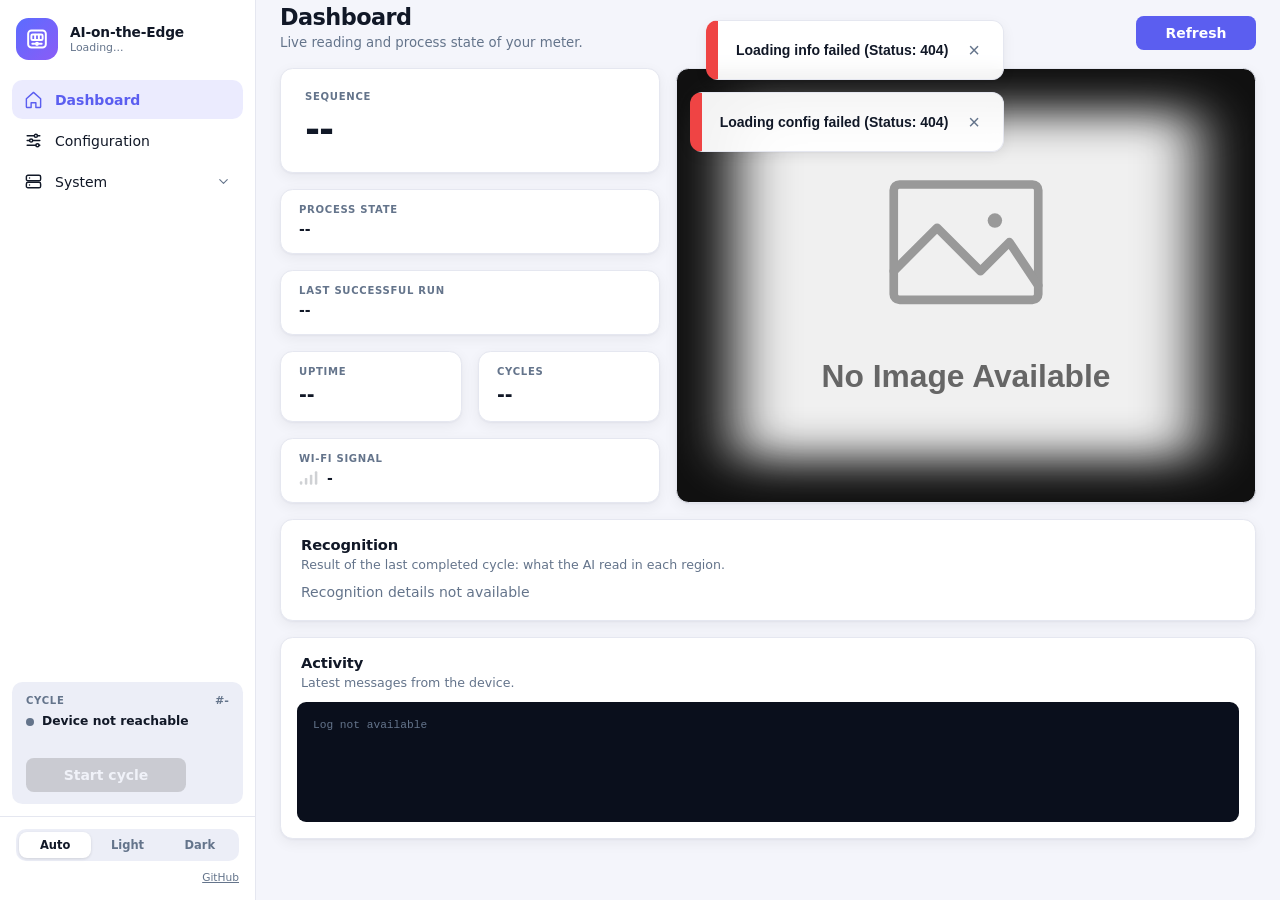
==== commit 0034bec8: "feat: Countdown and pause in the sidebar, last successful run, readings plot, status favicon, smalle" ====
--- a/sd-card/html/index.html
+++ b/sd-card/html/index.html
@@ -76,7 +76,14 @@
           <span class="cycle-scan" id="cycle-scan"></span>
           <span id="cycle-state">Connecting ...</span>
         </div>
-        <div class="cycle-timer" id="cycle-timer">&nbsp;</div>
+        <div class="cycle-timer-row">
+          <div class="cycle-timer" id="cycle-timer">&nbsp;</div>
+          <button class="cycle-pause" id="cycle-pause" type="button" hidden aria-label="Pause countdown">
+            <svg class="i-pause" viewBox="0 0 24 24" aria-hidden="true"><path d="M9 6v12M15 6v12" /></svg>
+            <svg class="i-play" viewBox="0 0 24 24" aria-hidden="true"><path d="M8 5.5v13l10-6.5z" /></svg>
+          </button>
+        </div>
+        <div class="cycle-last" id="cycle-last" hidden>Last success: <span id="cycle-last-value">-</span></div>
         <button class="button btn-action cycle-btn" id="cycle-start" type="button" disabled>Start cycle</button>
       </div>
 
--- a/sd-card/html/style.css
+++ b/sd-card/html/style.css
@@ -385,11 +385,88 @@
   background: var(--text-secondary);
 }
 
+.cycle-timer-row {
+  display: flex;
+  align-items: center;
+  justify-content: space-between;
+  gap: 8px;
+}
+
 .cycle-timer {
+  flex: 1;
+  min-width: 0;
   font-size: 0.78rem;
   color: var(--text-secondary);
   font-variant-numeric: tabular-nums;
   padding-left: 16px;
+}
+
+/* mini button: pauses the countdown to the next automatic cycle (config mode) */
+.cycle-pause {
+  flex: none;
+  display: inline-flex;
+  align-items: center;
+  justify-content: center;
+  width: 24px;
+  height: 24px;
+  padding: 0;
+  border: 1px solid var(--border);
+  border-radius: 50%;
+  background: transparent;
+  color: var(--text-secondary);
+  cursor: pointer;
+}
+
+.cycle-pause[hidden] {
+  display: none;
+}
+
+.cycle-pause:hover {
+  color: var(--primary);
+  border-color: var(--primary);
+}
+
+.cycle-pause svg {
+  width: 12px;
+  height: 12px;
+  fill: none;
+  stroke: currentColor;
+  stroke-width: 2.6;
+  stroke-linecap: round;
+  stroke-linejoin: round;
+}
+
+.cycle-pause .i-play {
+  display: none;
+  fill: currentColor;
+}
+
+.cycle[data-kind='paused'] .cycle-pause {
+  color: var(--primary);
+  border-color: var(--primary);
+}
+
+.cycle[data-kind='paused'] .cycle-pause .i-pause {
+  display: none;
+}
+
+.cycle[data-kind='paused'] .cycle-pause .i-play {
+  display: block;
+}
+
+.cycle[data-kind='paused'] .cycle-dot {
+  background: var(--warning);
+}
+
+.cycle-last {
+  padding-left: 16px;
+  font-size: 0.74rem;
+  color: var(--text-secondary);
+  font-variant-numeric: tabular-nums;
+}
+
+.cycle-last[hidden] {
+  display: none;
 }
 
 .cycle-btn {
@@ -3204,32 +3281,56 @@
 }
 
 .dash .dash-image {
-  min-height: 0;
-}
-
-.dash .dash-image .card-body {
   position: relative;
-  flex: 1;
-  min-height: 220px;
-  padding: 0 12px 12px;
-  display: flex;
-  justify-content: center;
-}
-
-/* the picture fills the card, the height of the row is given by the left column */
-@media screen and (min-width: 1157px) {
-  .dash .dash-image .dash-img:not(.is-loading),
-  .dash .dash-image .dash-stage {
-    position: absolute;
-    inset: 0 12px 12px;
-    width: calc(100% - 24px);
-    height: calc(100% - 12px);
-    aspect-ratio: auto;
+  min-height: 260px;
+  padding: 0;
+  overflow: hidden;
+  isolation: isolate;
+  background: #111;
+}
+
+/* below the desktop layout the card gets its own height */
+@media screen and (max-width: 1156px) {
+  .dash .dash-image {
+    aspect-ratio: 4 / 3;
   }
-
-  .dash .dash-image .dash-img:not(.is-loading) {
-    object-fit: contain;
-  }
+}
+
+/* blurred, enlarged copy of the picture fills the whole card; the complete picture is shown in front */
+.dash .dash-bg,
+.dash .dash-img,
+.dash .dash-shade {
+  position: absolute;
+  inset: 0;
+  width: 100%;
+  height: 100%;
+  display: block;
+}
+
+.dash .dash-bg {
+  object-fit: cover;
+  filter: blur(8px) brightness(0.7);
+  transform: scale(1.1);
+  z-index: 0;
+  pointer-events: none;
+}
+
+.dash .dash-bg[hidden] {
+  display: none;
+}
+
+.dash .dash-shade {
+  z-index: 1;
+  background: rgba(0, 0, 0, 0.08);
+  pointer-events: none;
+}
+
+.dash .dash-img {
+  z-index: 2;
+  object-fit: contain;
+  object-position: center;
+  -webkit-mask-size: 100% 100%;
+  mask-size: 100% 100%;
 }
 
 .dash .dash-img:not([src]),
@@ -3237,30 +3338,27 @@
   visibility: hidden;
 }
 
-.dash .dash-img {
-  min-width: 0;
-  width: 100%;
-  height: auto;
-  display: block;
-  border-radius: 0.6rem;
-}
-
 .dash .dash-img[hidden] {
   display: none;
 }
 
+/* loading indicator (animated scan icon) and placeholder: natural size, no blurred fill */
+.dash .dash-img.is-loading {
+  object-fit: none;
+  background: linear-gradient(135deg, var(--surface), var(--bg));
+}
+
 /* animated scene while the camera takes the picture */
 .dash .dash-stage {
-  position: relative;
-  width: 100%;
+  position: absolute;
+  inset: 0;
+  z-index: 3;
   display: flex;
   flex-direction: column;
   align-items: center;
   justify-content: center;
   gap: 6px;
-  aspect-ratio: 4 / 3;
   overflow: hidden;
-  border-radius: 0.6rem;
   background: linear-gradient(135deg, var(--surface), var(--bg));
   text-align: center;
 }
@@ -3551,8 +3649,119 @@
   color: var(--text-secondary);
 }
 
-.dash-rec {
+.dash-row {
+  display: grid;
+  grid-template-columns: minmax(0, 1fr);
+  gap: var(--card-gap);
   margin-top: var(--card-gap);
+  align-items: start;
+}
+
+/* recognition left, readings plot right (only when readings exist) */
+@media screen and (min-width: 1157px) {
+  .dash-row:has(.dash-plot:not([hidden])) {
+    grid-template-columns: minmax(0, 1fr) minmax(0, 1fr);
+  }
+}
+
+.dash-row .dash-rec {
+  margin-top: 0;
+}
+
+.dash-plot[hidden] {
+  display: none;
+}
+
+.dash-plot .card-header {
+  display: flex;
+  align-items: center;
+  justify-content: space-between;
+  gap: 8px;
+}
+
+.plot-range {
+  display: inline-flex;
+  gap: 2px;
+  padding: 2px;
+  border-radius: 0.6rem;
+  background: var(--surface);
+}
+
+.plot-range-btn {
+  padding: 3px 9px;
+  border: 0;
+  border-radius: 0.45rem;
+  background: transparent;
+  color: var(--text-secondary);
+  font: inherit;
+  font-size: 0.74rem;
+  font-weight: 600;
+  cursor: pointer;
+}
+
+.plot-range-btn.active {
+  background: var(--bg-card, #fff);
+  color: var(--primary);
+  box-shadow: 0 1px 2px rgba(0, 0, 0, 0.12);
+}
+
+.plot-body {
+  padding: 0 16px 14px;
+}
+
+.plot-wrap {
+  position: relative;
+  touch-action: none;
+}
+
+.plot-svg {
+  display: block;
+  width: 100%;
+  height: 140px;
+  overflow: visible;
+}
+
+.plot-line {
+  fill: none;
+  stroke: var(--meter-accent, var(--primary));
+  stroke-width: 2;
+  stroke-linejoin: round;
+  stroke-linecap: round;
+  vector-effect: non-scaling-stroke;
+}
+
+.plot-area {
+  fill: var(--meter-accent, var(--primary));
+  opacity: 0.1;
+}
+
+.plot-cursor {
+  stroke: var(--text-secondary);
+  stroke-width: 1;
+  stroke-dasharray: 3 3;
+  vector-effect: non-scaling-stroke;
+  opacity: 0.6;
+}
+
+.plot-dot {
+  fill: var(--meter-accent, var(--primary));
+  stroke: #fff;
+  stroke-width: 1.5;
+}
+
+.plot-info {
+  display: flex;
+  justify-content: space-between;
+  gap: 8px;
+  margin-top: 2px;
+  font-size: 0.72rem;
+  color: var(--text-secondary);
+  font-variant-numeric: tabular-nums;
+}
+
+.plot-readout {
+  font-weight: 600;
+  color: var(--text);
 }
 
 .dash-rec .rec-body {
@@ -3584,6 +3793,20 @@
 
 .dash-rec .rec-roi-title {
   margin-bottom: 6px;
+}
+
+/* the digit crops are tall: keep them narrow so they do not dominate the analog dials */
+.dash-rec .rec-roi-grid.is-digit {
+  grid-template-columns: repeat(auto-fill, 28px);
+  gap: 6px;
+}
+
+.dash-rec .rec-roi-grid.is-digit .rec-roi-tile {
+  padding: 3px 2px;
+}
+
+.dash-rec .rec-roi-grid.is-digit .rec-roi-value {
+  font-size: 0.7rem;
 }
 
 .rec .rec-image-body {
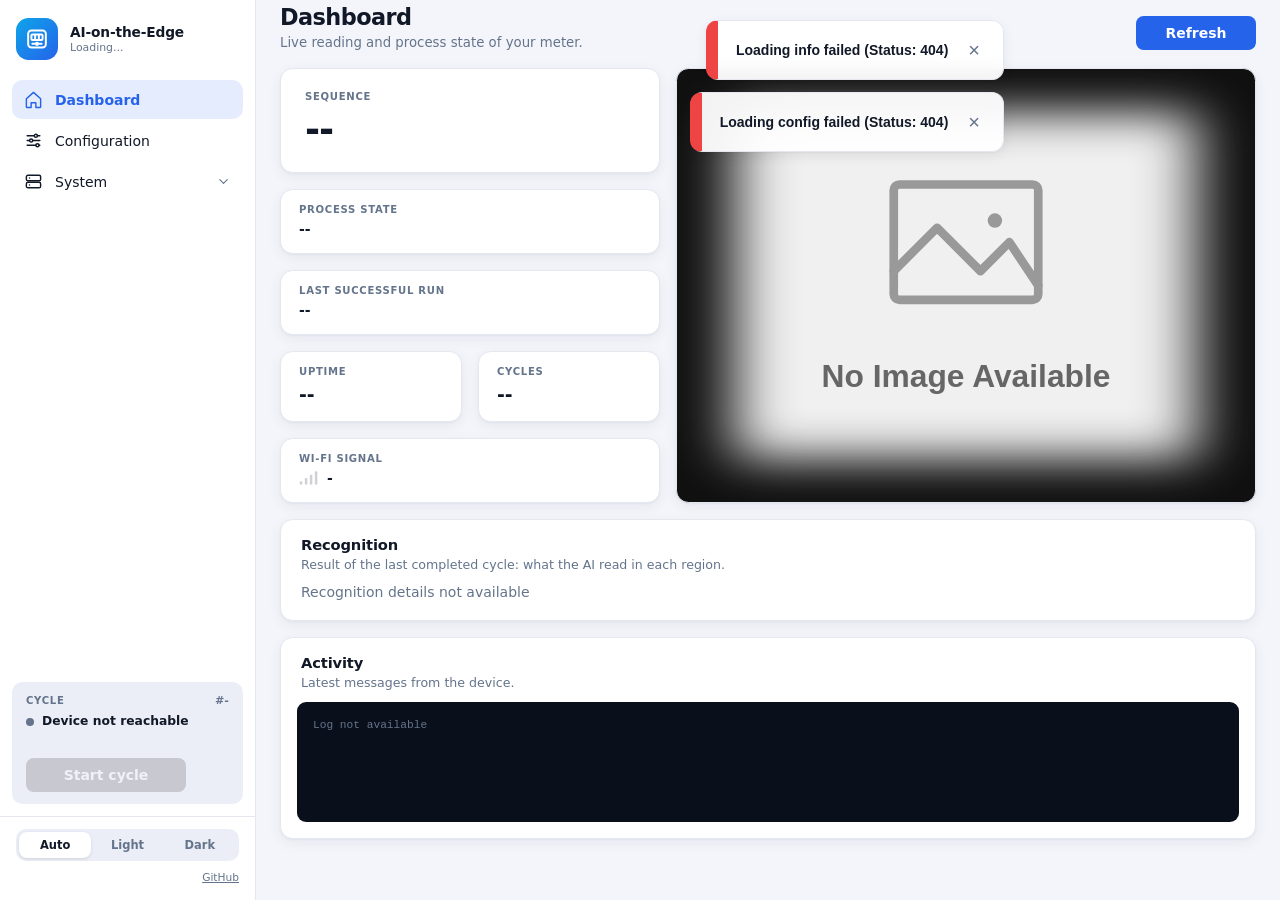
==== commit 4fdab822: "feat(webui): Hint for a newer release (info icon at the version, dot at the Update menu item) Co-Aut" ====
--- a/sd-card/html/index.html
+++ b/sd-card/html/index.html
@@ -94,7 +94,12 @@
           <button type="button" data-mode="dark">Dark</button>
         </div>
         <div class="foot-meta">
-          <span id="fw-version">&nbsp;</span>
+          <span class="foot-ver">
+            <span id="fw-version">&nbsp;</span>
+            <button class="update-hint" id="update-hint" type="button" hidden aria-label="Newer version available">
+              <svg viewBox="0 0 24 24" aria-hidden="true"><circle cx="12" cy="12" r="9" /><path d="M12 11v5M12 7.8h.01" /></svg>
+            </button>
+          </span>
           <a href="https://github.com/Grrzzz/AI-on-the-edge-device" target="_blank" rel="noopener noreferrer">GitHub</a>
         </div>
       </div>
--- a/sd-card/html/style.css
+++ b/sd-card/html/style.css
@@ -4,8 +4,8 @@
   --success: #10b981;
   --warning: #f59e0b;
   --error: #ef4444;
-  --primary: #5b5ef0;
-  --primary-soft: rgba(91, 94, 240, 0.12);
+  --primary: var(--theme-primary, #2563eb); /* main color: set by the theme (meter type), default water */
+  --primary-soft: color-mix(in srgb, var(--primary) 12%, transparent);
   --container-radius: 1rem;
   --card-radius: 0.9rem;
   --input-radius: 0.55rem;
@@ -35,8 +35,8 @@
   --text-secondary: #64748b;
   --border: #e5e7f0;
   --shadow: 0 1px 2px rgba(17, 24, 39, 0.04), 0 4px 14px rgba(17, 24, 39, 0.06);
-  --info-box-bg: #eef0ff;
-  --info-box-border: #5b5ef0;
+  --info-box-bg: color-mix(in srgb, var(--primary) 9%, #fff);
+  --info-box-border: var(--primary);
   --warning-box-bg: #fff4e5;
   --warning-box-border: #f59e0b;
 }
@@ -58,10 +58,10 @@
   --text-secondary: #94a3b8;
   --border: #243049;
   --shadow: 0 1px 2px rgba(0, 0, 0, 0.3), 0 4px 14px rgba(0, 0, 0, 0.25);
-  --primary: #7c83ff;
-  --primary-soft: rgba(124, 131, 255, 0.16);
-  --info-box-bg: rgba(124, 131, 255, 0.12);
-  --info-box-border: #7c83ff;
+  --primary: var(--theme-primary-dark, #6b95f0);
+  --primary-soft: color-mix(in srgb, var(--primary) 16%, transparent);
+  --info-box-bg: color-mix(in srgb, var(--primary) 12%, transparent);
+  --info-box-border: var(--primary);
   --warning-box-bg: rgba(245, 158, 11, 0.1);
   --warning-box-border: #f59e0b;
 }
@@ -3723,7 +3723,7 @@
 
 .plot-line {
   fill: none;
-  stroke: var(--meter-accent, var(--primary));
+  stroke: var(--primary);
   stroke-width: 2;
   stroke-linejoin: round;
   stroke-linecap: round;
@@ -3731,7 +3731,7 @@
 }
 
 .plot-area {
-  fill: var(--meter-accent, var(--primary));
+  fill: var(--primary);
   opacity: 0.1;
 }
 
@@ -3744,7 +3744,7 @@
 }
 
 .plot-dot {
-  fill: var(--meter-accent, var(--primary));
+  fill: var(--primary);
   stroke: #fff;
   stroke-width: 1.5;
 }
@@ -5372,3 +5372,285 @@
     min-width: 0;
   }
 }
+
+/* ---------------------------------------------------------- theme combo (Setup > General > Appearance) */
+.theme-combo {
+  position: relative;
+  min-width: 240px;
+}
+
+.theme-combo-btn {
+  display: flex;
+  align-items: center;
+  justify-content: space-between;
+  gap: 10px;
+  width: 100%;
+  padding: 7px 10px;
+  border: 1px solid var(--border);
+  border-radius: var(--input-radius);
+  background: var(--bg-card);
+  color: var(--text-main);
+  font: inherit;
+  cursor: pointer;
+}
+
+.theme-combo-btn:focus-visible,
+.theme-combo-btn[aria-expanded='true'] {
+  outline: none;
+  border-color: var(--primary);
+  box-shadow: 0 0 0 3px var(--primary-soft);
+}
+
+.theme-combo-chev {
+  color: var(--text-secondary);
+}
+
+.theme-opt {
+  display: flex;
+  align-items: center;
+  gap: 10px;
+  min-width: 0;
+  flex: 1;
+}
+
+.theme-opt-lead {
+  display: inline-flex;
+  flex: none;
+  align-items: center;
+  justify-content: center;
+  width: 24px;
+  height: 24px;
+  line-height: 0;
+}
+
+.theme-opt-name {
+  flex: 1;
+  min-width: 0;
+  text-align: left;
+}
+
+/* round color circle in front of a color theme */
+.theme-dot {
+  display: inline-block;
+  width: 18px;
+  height: 18px;
+  border-radius: 50%;
+  box-shadow: 0 0 0 2px var(--bg-card), 0 0 0 3px var(--border);
+}
+
+.theme-combo.is-wide {
+  min-width: 0;
+  width: 100%;
+  max-width: 420px;
+}
+
+.theme-combo-list {
+  position: absolute;
+  z-index: 20;
+  left: 0;
+  right: 0;
+  top: calc(100% + 4px);
+  margin: 0;
+  padding: 4px;
+  list-style: none;
+  border: 1px solid var(--border);
+  border-radius: var(--input-radius);
+  background: var(--bg-card);
+  box-shadow: var(--shadow), 0 8px 24px rgba(0, 0, 0, 0.12);
+}
+
+.theme-combo-list[hidden] {
+  display: none;
+}
+
+.theme-combo-item {
+  padding: 6px 8px;
+  border-radius: 0.45rem;
+  cursor: pointer;
+}
+
+.theme-combo-item.active {
+  background: var(--surface);
+}
+
+.theme-combo-item.selected {
+  background: var(--primary-soft);
+}
+
+/* the list opens over the following cards */
+[data-card="metertheme"],
+[data-card="metertheme"] .card-body {
+  overflow: visible;
+}
+
+[data-card="metertheme"] {
+  position: relative;
+  z-index: 5;
+}
+
+.theme-override {
+  display: inline-flex;
+  align-items: center;
+  gap: 6px;
+  cursor: pointer;
+}
+
+.theme-combo.is-disabled .theme-combo-btn {
+  opacity: 0.6;
+  cursor: not-allowed;
+}
+
+/* plot: problems while reading */
+.plot-band.is-warn {
+  fill: var(--warning);
+  opacity: 0.22;
+}
+
+.plot-band.is-error {
+  fill: var(--error);
+  opacity: 0.22;
+}
+
+.plot-line.is-fallback {
+  stroke-dasharray: 5 4;
+}
+
+.plot-legend {
+  display: flex;
+  flex-wrap: wrap;
+  gap: 4px 14px;
+  margin-top: 6px;
+  font-size: 0.72rem;
+  color: var(--text-secondary);
+}
+
+.plot-legend span {
+  display: inline-flex;
+  align-items: center;
+  gap: 5px;
+}
+
+.plot-legend i {
+  display: inline-block;
+  width: 12px;
+  height: 8px;
+  border-radius: 2px;
+}
+
+.plot-legend .lg-warn {
+  background: var(--warning);
+  opacity: 0.5;
+}
+
+.plot-legend .lg-error {
+  background: var(--error);
+  opacity: 0.5;
+}
+
+.plot-legend .lg-dash {
+  width: 18px;
+  height: 2px;
+  border-radius: 0;
+  background: repeating-linear-gradient(90deg, var(--meter-accent, var(--primary)) 0 5px, transparent 5px 8px);
+}
+
+.plot-legend b {
+  font-weight: 600;
+  color: var(--text-main);
+  font-variant-numeric: tabular-nums;
+}
+
+/* recognition and readings: same height on the desktop */
+@media screen and (min-width: 1157px) {
+  .dash-row:has(.dash-plot:not([hidden])) {
+    align-items: stretch;
+  }
+
+  .dash-row .dash-plot {
+    display: flex;
+    flex-direction: column;
+  }
+
+  .dash-row .dash-plot .plot-body {
+    flex: 1;
+    display: flex;
+    flex-direction: column;
+  }
+
+  .dash-row .dash-plot .plot-wrap {
+    flex: 1;
+    min-height: 140px;
+  }
+
+  .dash-row .dash-plot .plot-svg {
+    height: 100%;
+    min-height: 140px;
+  }
+}
+
+/* MQTT connection badge in the Wi-Fi card */
+.dash .stat-value .dash-mqtt {
+  margin-left: auto;
+  display: inline-flex;
+  align-items: center;
+  gap: 6px;
+  font-size: 0.78rem;
+  font-weight: 500;
+  color: var(--text-secondary);
+}
+
+.dash .stat-value .dash-mqtt[hidden] {
+  display: none;
+}
+
+/* hint for a newer release: info icon at the version, dot at the Update menu item (and at the closed System group) */
+.foot-ver {
+  display: inline-flex;
+  align-items: center;
+  gap: 6px;
+}
+
+.update-hint {
+  display: inline-flex;
+  padding: 0;
+  border: 0;
+  background: transparent;
+  color: var(--primary);
+  cursor: pointer;
+}
+
+.update-hint[hidden] {
+  display: none;
+}
+
+.update-hint svg {
+  width: 16px;
+  height: 16px;
+  fill: none;
+  stroke: currentColor;
+  stroke-width: 2;
+  stroke-linecap: round;
+}
+
+.has-update {
+  position: relative;
+}
+
+.has-update::after {
+  content: '';
+  width: 8px;
+  height: 8px;
+  margin-left: 8px;
+  border-radius: 50%;
+  background: var(--primary);
+  display: inline-block;
+  vertical-align: middle;
+}
+
+.nav-parent.has-update::after {
+  display: none;
+}
+
+.nav-group:not(.open) > .nav-parent.has-update::after {
+  display: inline-block;
+}
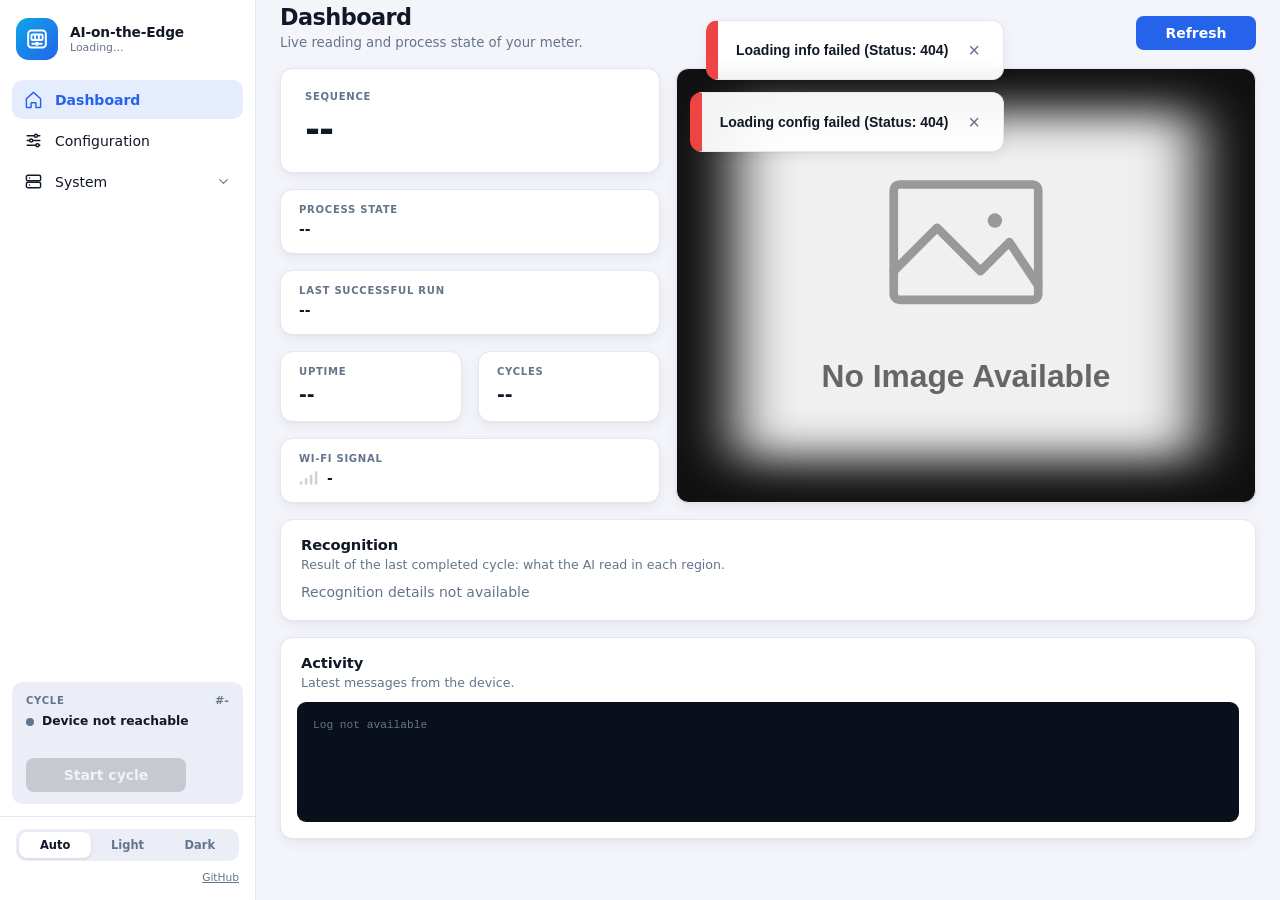
==== commit c8686ac9: "feat(webui): Menu entries are real links (middle click, Ctrl/Shift + click and context menu open a n" ====
--- a/sd-card/html/index.html
+++ b/sd-card/html/index.html
@@ -50,18 +50,18 @@
 
       <nav class="nav" aria-label="Main navigation">
         <ul class="nav-top">
-          <li><button class="nav-item" data-route="dashboard" data-href="#/dashboard"><svg><use href="#i-home" /></svg>Dashboard</button></li>
-          <li><button class="nav-item" data-route="config" data-href="#/config"><svg><use href="#i-sliders" /></svg>Configuration</button></li>
+          <li><a class="nav-item" data-route="dashboard" data-href="#/dashboard" href="#/dashboard"><svg><use href="#i-home" /></svg>Dashboard</a></li>
+          <li><a class="nav-item" data-route="config" data-href="#/config" href="#/config"><svg><use href="#i-sliders" /></svg>Configuration</a></li>
         </ul>
         <div class="nav-group" data-group="system">
           <button class="nav-item nav-parent" type="button"><svg><use href="#i-server" /></svg>System<svg class="chev" viewBox="0 0 24 24"><use href="#i-chev" /></svg></button>
           <ul class="nav-sub">
-            <li><button class="nav-sub-item" data-route="system-info" data-href="#/system/info">Info</button></li>
-            <li><button class="nav-sub-item" data-route="system-setup" data-href="#/system/setup">Setup</button></li>
-            <li><button class="nav-sub-item" data-route="system-backup" data-href="#/system/backup">Backup / Restore</button></li>
-            <li><button class="nav-sub-item" data-route="system-files" data-href="#/system/files">File Explorer</button></li>
-            <li><button class="nav-sub-item" data-route="system-update" data-href="#/system/update">Update</button></li>
-            <li><button class="nav-sub-item" data-route="system-reboot" data-href="#/system/reboot">Reboot</button></li>
+            <li><a class="nav-sub-item" data-route="system-info" data-href="#/system/info" href="#/system/info">Info</a></li>
+            <li><a class="nav-sub-item" data-route="system-setup" data-href="#/system/setup" href="#/system/setup">Setup</a></li>
+            <li><a class="nav-sub-item" data-route="system-backup" data-href="#/system/backup" href="#/system/backup">Backup / Restore</a></li>
+            <li><a class="nav-sub-item" data-route="system-files" data-href="#/system/files" href="#/system/files">File Explorer</a></li>
+            <li><a class="nav-sub-item" data-route="system-update" data-href="#/system/update" href="#/system/update">Update</a></li>
+            <li><a class="nav-sub-item" data-route="system-reboot" data-href="#/system/reboot" href="#/system/reboot">Reboot</a></li>
           </ul>
         </div>
       </nav>
--- a/sd-card/html/style.css
+++ b/sd-card/html/style.css
@@ -441,16 +441,16 @@
   fill: currentColor;
 }
 
-.cycle[data-kind='paused'] .cycle-pause {
+.cycle[data-paused='1'] .cycle-pause {
   color: var(--primary);
   border-color: var(--primary);
 }
 
-.cycle[data-kind='paused'] .cycle-pause .i-pause {
+.cycle[data-paused='1'] .cycle-pause .i-pause {
   display: none;
 }
 
-.cycle[data-kind='paused'] .cycle-pause .i-play {
+.cycle[data-paused='1'] .cycle-pause .i-play {
   display: block;
 }
 
@@ -3573,6 +3573,23 @@
   .dash .dash-grid {
     grid-template-columns: minmax(0, 1fr);
   }
+
+  /* single column: reading card first, camera image second, then the details */
+  .dash .dash-side {
+    display: contents;
+  }
+
+  .dash .dash-sequences {
+    order: 1;
+  }
+
+  .dash .dash-image {
+    order: 2;
+  }
+
+  .dash .dash-stats {
+    order: 3;
+  }
 }
 
 /* ---- recognition (same look as the former firmware generated page) ---- */
@@ -5654,3 +5671,220 @@
 .nav-group:not(.open) > .nav-parent.has-update::after {
   display: inline-block;
 }
+
+/* ---- picture animation in the dashboard image card ---- */
+.dash .dash-canvas {
+  position: absolute;
+  inset: 0;
+  z-index: 4;
+  width: 100%;
+  height: 100%;
+  pointer-events: none;
+}
+
+.dash .dash-canvas[hidden] {
+  display: none;
+}
+
+/* hand-over from "Taking image": the canvas draws the corner brackets (same geometry), the rest fades out softly */
+.dash .dash-stage.handoff {
+  pointer-events: none;
+}
+
+.dash .dash-stage.handoff .scan-corners {
+  animation: none;
+  opacity: 0;
+}
+
+.dash .dash-stage.handoff .scan-line {
+  display: none;
+}
+
+.dash .dash-stage.handoff .scan-glyph {
+  animation: dash-fade-glyph 0.7s ease-out forwards;
+}
+
+.dash .dash-stage.handoff .dash-stage-rings,
+.dash .dash-stage.handoff .dash-stage-title,
+.dash .dash-stage.handoff .dash-stage-sub {
+  opacity: 0;
+  transition: opacity 0.7s ease-out;
+}
+
+@keyframes dash-fade-glyph {
+  from { opacity: 1; transform: scale(1); }
+  to { opacity: 0; transform: scale(1.25); }
+}
+
+.dash .dash-replay {
+  position: absolute;
+  top: 10px;
+  right: 10px;
+  z-index: 6;
+  display: inline-flex;
+  align-items: center;
+  justify-content: center;
+  width: 32px;
+  height: 32px;
+  padding: 0;
+  border: 0;
+  border-radius: 50%;
+  background: rgba(15, 23, 42, 0.55);
+  color: #fff;
+  cursor: pointer;
+  opacity: 0;
+  transition: opacity 0.2s;
+}
+
+.dash .dash-image:hover .dash-replay,
+.dash .dash-replay:focus-visible {
+  opacity: 1;
+}
+
+@media (hover: none) {
+  .dash .dash-replay {
+    opacity: 0.8;
+  }
+}
+
+.dash .dash-replay[hidden] {
+  display: none;
+}
+
+.dash .dash-replay svg {
+  width: 18px;
+  height: 18px;
+  fill: none;
+  stroke: currentColor;
+  stroke-width: 2.2;
+  stroke-linecap: round;
+  stroke-linejoin: round;
+}
+
+/* recognition tiles: status color, appear one after another during the animation */
+.rec .rec-roi-tile {
+  border: 2px solid transparent;
+  transition: opacity 0.4s, transform 0.4s;
+}
+
+.rec .rec-roi-tile[data-status='ok'] {
+  border-color: var(--success);
+}
+
+.rec .rec-roi-tile[data-status='warn'] {
+  border-color: var(--warning);
+}
+
+.rec .rec-roi-tile[data-status='err'] {
+  border-color: var(--error);
+}
+
+.rec .rec-roi-tile.is-pending {
+  opacity: 0;
+  transform: translateY(12px);
+}
+
+/* recognition card while a cycle runs: blurred, new results are on the way */
+.dash-rec {
+  position: relative;
+}
+
+.dash-rec .rec-body {
+  transition: filter 0.4s, opacity 0.4s;
+}
+
+.dash-rec.is-updating .rec-body {
+  filter: blur(3px);
+  opacity: 0.55;
+}
+
+.dash-rec.is-updating .card-header::after {
+  content: 'Updating ...';
+  margin-left: auto;
+  padding: 2px 10px;
+  border-radius: 999px;
+  background: var(--primary-soft);
+  color: var(--primary);
+  font-size: 0.72rem;
+  font-weight: 600;
+  animation: dash-updating 1.2s ease-in-out infinite;
+}
+
+@keyframes dash-updating {
+  50% { opacity: 0.45; }
+}
+
+/* live tiles: placeholder until the device has the result, then a short pop */
+.rec .rec-roi-tile.is-waiting {
+  opacity: 0.5;
+  animation: dash-updating 1.2s ease-in-out infinite;
+}
+
+.rec .rec-roi-tile.is-pop {
+  animation: dash-tile-pop 0.45s ease-out;
+}
+
+@keyframes dash-tile-pop {
+  from { transform: scale(0.8); opacity: 0.3; }
+  60% { transform: scale(1.06); }
+  to { transform: scale(1); opacity: 1; }
+}
+
+/* Configuration > Markers: recognition of the last cycle */
+.setup-marker-rec .card-header {
+  display: flex;
+  align-items: center;
+  justify-content: space-between;
+  gap: 8px;
+}
+
+.setup-rec-hint {
+  margin-bottom: 8px;
+  font-size: 0.8rem;
+  color: var(--text-secondary);
+}
+
+.setup-rec-align {
+  margin-bottom: 10px;
+  padding: 6px 10px;
+  border-radius: 0.5rem;
+  background: var(--surface);
+  font-size: 0.8rem;
+  font-variant-numeric: tabular-nums;
+}
+
+.setup-rec-align.is-error {
+  background: color-mix(in srgb, var(--error) 14%, transparent);
+  color: var(--error);
+}
+
+.setup-marker-rec .rec-roi-grid.is-digit {
+  grid-template-columns: repeat(auto-fill, 36px);
+  gap: 6px;
+}
+
+.setup-marker-rec .rec-roi-grid.is-analog {
+  grid-template-columns: repeat(auto-fill, 52px);
+  gap: 6px;
+}
+
+.setup-marker-rec .rec-roi-tile {
+  padding: 3px 2px;
+  border-radius: 0.5rem;
+}
+
+.setup-marker-rec .rec-roi-value {
+  font-size: 0.74rem;
+}
+.setup-marker-rec .card-header .button {
+  width: auto;
+  padding: 4px 12px;
+  font-size: 0.78rem;
+}
+
+/* menu entries are links (middle click opens a new tab) */
+a.nav-item,
+a.nav-sub-item {
+  text-decoration: none;
+  box-sizing: border-box;
+}
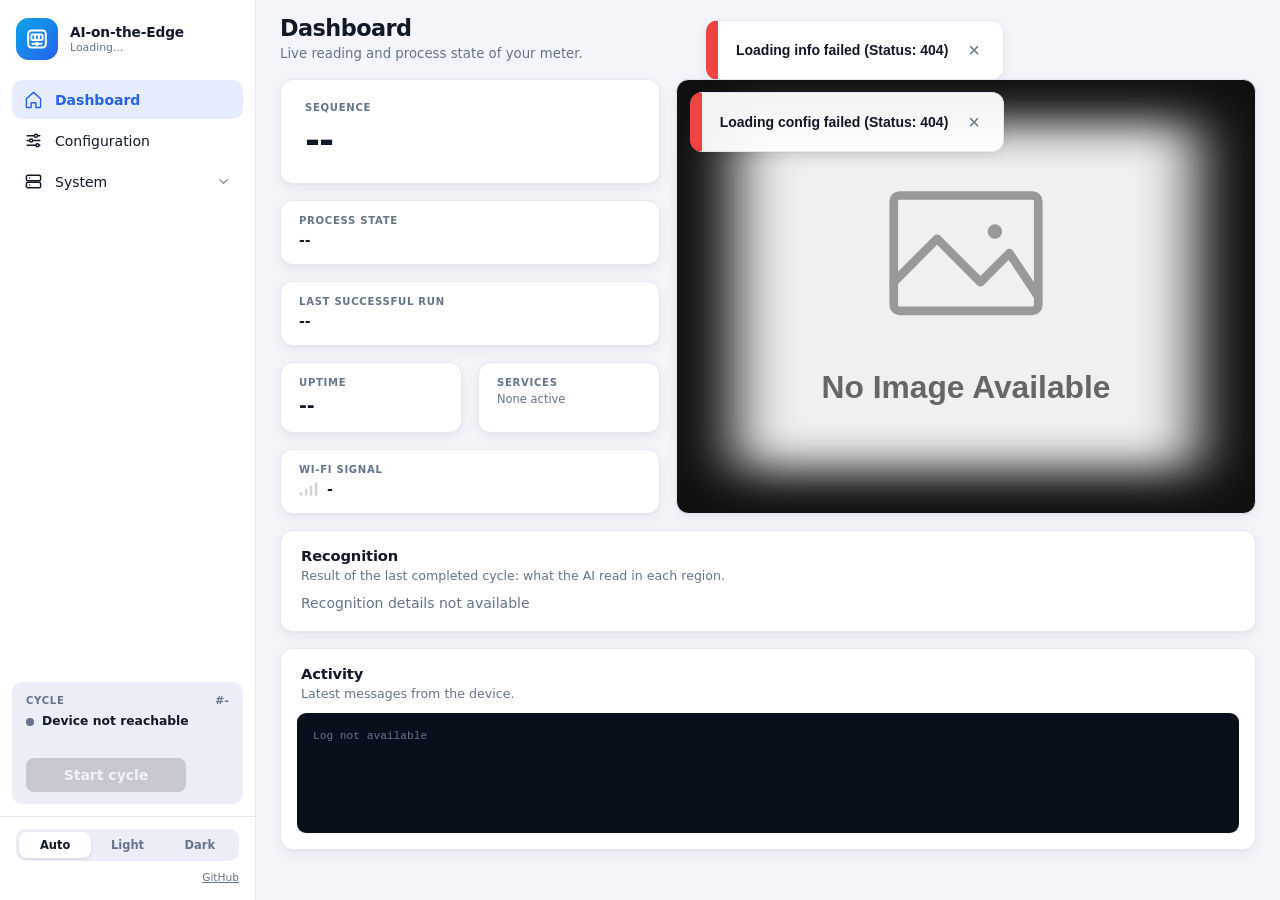
==== commit 62ef4e46: "feat(webui): MCP page, dashboard services, model info, mobile configuration - System > MCP page (swi" ====
--- a/sd-card/html/index.html
+++ b/sd-card/html/index.html
@@ -58,6 +58,7 @@
           <ul class="nav-sub">
             <li><a class="nav-sub-item" data-route="system-info" data-href="#/system/info" href="#/system/info">Info</a></li>
             <li><a class="nav-sub-item" data-route="system-setup" data-href="#/system/setup" href="#/system/setup">Setup</a></li>
+            <li><a class="nav-sub-item" data-route="system-mcp" data-href="#/system/mcp" href="#/system/mcp">MCP</a></li>
             <li><a class="nav-sub-item" data-route="system-backup" data-href="#/system/backup" href="#/system/backup">Backup / Restore</a></li>
             <li><a class="nav-sub-item" data-route="system-files" data-href="#/system/files" href="#/system/files">File Explorer</a></li>
             <li><a class="nav-sub-item" data-route="system-update" data-href="#/system/update" href="#/system/update">Update</a></li>
--- a/sd-card/html/style.css
+++ b/sd-card/html/style.css
@@ -563,13 +563,27 @@
     grid-template-rows: minmax(0, 1fr);
   }
 
+  /* the bar with menu button and host name floats above the content, hidden while scrolling down */
   .topbar {
+    position: fixed;
+    z-index: 120;
+    top: 0;
+    left: 0;
+    right: 0;
     display: flex;
     align-items: center;
     gap: 12px;
     padding: 10px 14px;
     background: var(--bg-sidebar);
     border-bottom: 1px solid var(--border);
+    box-shadow: var(--shadow);
+    transition: transform 0.25s ease, opacity 0.25s ease;
+  }
+
+  .topbar.is-hidden {
+    transform: translateY(-100%);
+    opacity: 0;
+    pointer-events: none;
   }
 
   .topbar-title {
@@ -579,6 +593,10 @@
     overflow: hidden;
     text-overflow: ellipsis;
     white-space: nowrap;
+  }
+
+  .content {
+    padding-top: 60px; /* room for the floating bar */
   }
 
   .icon-btn {
@@ -1550,6 +1568,67 @@
 .dlg-body input[type='text'] {
   width: 100%;
   margin-top: 14px;
+}
+
+/* copy button: green with a check mark right after copying */
+.button.is-copied {
+  background: color-mix(in srgb, var(--success) 16%, transparent);
+  border-color: var(--success);
+  color: var(--success);
+}
+
+.btn-states {
+  display: inline-grid;
+  justify-items: center;
+}
+
+.btn-states > span {
+  grid-area: 1 / 1;
+  visibility: hidden;
+  white-space: nowrap;
+}
+
+.btn-states[data-state='label'] > [data-s='label'],
+.btn-states[data-state='ok'] > [data-s='ok'],
+.btn-states[data-state='fail'] > [data-s='fail'] {
+  visibility: visible;
+}
+
+.button .copy-check {
+  width: 14px;
+  height: 14px;
+  margin-right: 5px;
+  vertical-align: -2px;
+  fill: none;
+  stroke: currentColor;
+  stroke-width: 2.6;
+  stroke-linecap: round;
+  stroke-linejoin: round;
+}
+
+/* token dialog: the secret value with copy buttons */
+.dlg-code {
+  display: block;
+  margin: 4px 0 12px;
+  padding: 9px 11px;
+  border-radius: 0.5rem;
+  background: var(--surface);
+  font-family: ui-monospace, 'SFMono-Regular', Menlo, Consolas, monospace;
+  font-size: 0.78rem;
+  line-height: 1.45;
+  overflow-wrap: anywhere;
+  user-select: all;
+}
+
+.dlg-copies {
+  display: flex;
+  flex-wrap: wrap;
+  gap: 8px;
+}
+
+.dlg-copies .button {
+  width: auto;
+  padding: 6px 12px;
 }
 
 .dlg-actions {
@@ -3134,10 +3213,6 @@
   padding: 4px 0 18px;
 }
 
-.dash .dash-refresh-btn {
-  width: 120px;
-}
-
 .dash .dash-grid {
   display: grid;
   grid-template-columns: minmax(300px, 380px) minmax(0, 1fr);
@@ -3208,6 +3283,155 @@
   font-weight: 700;
   line-height: 1;
   font-variant-numeric: tabular-nums;
+}
+
+/* a changed wheel rolls forward from the old to the new digit */
+.dash .dash-wheel.is-rolling {
+  align-items: flex-start;
+  overflow: hidden;
+}
+
+.dash .dash-wheel-strip {
+  display: flex;
+  flex-direction: column;
+  width: 100%;
+  animation: dash-wheel-roll 1s cubic-bezier(0.45, 0, 0.2, 1) both;
+}
+
+.dash .dash-wheel-strip > span {
+  display: flex;
+  flex: none;
+  align-items: center;
+  justify-content: center;
+  height: 1.28em;
+}
+
+@keyframes dash-wheel-roll {
+  from { transform: translateY(0); }
+  to { transform: translateY(calc(-100% * var(--steps) / (var(--steps) + 1))); }
+}
+
+/* the dashboard is out of date (tab was in the background) and loads again */
+/* countdown pill in the process state card (same text as the sidebar) */
+.dash .dash-state-head {
+  display: flex;
+  align-items: center;
+  justify-content: space-between;
+  flex-wrap: wrap;
+  gap: 4px 10px;
+}
+
+.dash .dash-pill {
+  padding: 2px 10px;
+  border-radius: 999px;
+  background: var(--surface);
+  color: var(--text-secondary);
+  font-size: 0.72rem;
+  font-weight: 600;
+  letter-spacing: 0;
+  text-transform: none;
+  font-variant-numeric: tabular-nums;
+}
+
+.dash .dash-pill[hidden] {
+  display: none;
+}
+
+.dash .dash-pill[data-kind='running'] {
+  background: var(--primary-soft);
+  color: var(--primary);
+}
+
+.dash .dash-pill[data-kind='paused'] {
+  background: color-mix(in srgb, var(--warning) 18%, transparent);
+  color: var(--warning);
+}
+
+.dash-sync {
+  display: none;
+  flex: none;
+  padding: 3px 12px;
+  border-radius: 999px;
+  background: var(--primary-soft);
+  color: var(--primary);
+  font-size: 0.78rem;
+  font-weight: 600;
+  animation: dash-updating 1.2s ease-in-out infinite;
+}
+
+.dash.is-syncing .dash-sync {
+  display: inline-block;
+}
+
+.dash-syncbar {
+  position: relative;
+  height: 3px;
+  margin: 0 0 8px;
+  overflow: hidden;
+  border-radius: 2px;
+  opacity: 0;
+  transition: opacity 0.25s;
+}
+
+.dash.is-syncing .dash-syncbar {
+  opacity: 1;
+}
+
+.dash-syncbar::after {
+  content: '';
+  position: absolute;
+  top: 0;
+  bottom: 0;
+  left: 0;
+  width: 35%;
+  border-radius: 2px;
+  background: var(--primary);
+  animation: dash-syncbar 1.1s ease-in-out infinite;
+}
+
+@keyframes dash-syncbar {
+  from { transform: translateX(-100%); }
+  to { transform: translateX(300%); }
+}
+
+.dash .dash-side,
+.dash .dash-image,
+.dash .dash-row,
+.dash .dash-activity {
+  transition: opacity 0.3s, filter 0.3s;
+}
+
+.dash.is-syncing .dash-side,
+.dash.is-syncing .dash-image,
+.dash.is-syncing .dash-row,
+.dash.is-syncing .dash-activity {
+  opacity: 0.5;
+  filter: blur(1.5px);
+}
+
+/* image card while loading: no spinner icon in the corner, a shimmer instead */
+.dash.is-syncing .dash-img.is-loading {
+  visibility: hidden;
+}
+
+.dash.is-syncing .dash-image::after {
+  content: '';
+  position: absolute;
+  inset: 0;
+  z-index: 3;
+  pointer-events: none;
+  background: linear-gradient(100deg, transparent 30%, rgba(255, 255, 255, 0.14) 50%, transparent 70%);
+  background-size: 250% 100%;
+  animation: dash-shimmer 1.3s linear infinite;
+}
+
+@keyframes dash-shimmer {
+  from { background-position: 150% 0; }
+  to { background-position: -50% 0; }
+}
+
+@media (prefers-reduced-motion: reduce) {
+  .dash .dash-wheel-strip { animation: none; transform: translateY(calc(-100% * var(--steps) / (var(--steps) + 1))); }
 }
 
 .dash .dash-wheel-red {
@@ -5496,13 +5720,176 @@
 
 /* the list opens over the following cards */
 [data-card="metertheme"],
-[data-card="metertheme"] .card-body {
+[data-card="metertheme"] .card-body,
+[data-card="digit"],
+[data-card="digit"] .card-body,
+[data-card="analog"],
+[data-card="analog"] .card-body {
   overflow: visible;
 }
 
-[data-card="metertheme"] {
+[data-card="metertheme"],
+[data-card="digit"],
+[data-card="analog"] {
   position: relative;
   z-index: 5;
+}
+
+/* MCP page (System > MCP): uses the cards and rows of the Setup */
+.sys-mcp .mcp-note,
+.sys-mcp .mcp-hint {
+  color: var(--text-secondary);
+  font-size: 0.8rem;
+  line-height: 1.45;
+}
+
+.sys-mcp .mcp-note,
+.sys-mcp .mcp-step,
+.sys-mcp .mcp-tools,
+.sys-mcp .cfg-body > .mcp-hint {
+  padding-inline: 14px;
+}
+
+.sys-mcp .mcp-note {
+  padding-block: 4px 10px;
+}
+
+.sys-mcp .cfg-body > .mcp-hint {
+  padding-block: 4px;
+}
+
+.sys-mcp .cfg-ctl {
+  flex-wrap: wrap;
+  gap: 8px 12px;
+}
+
+/* a switch that is not available (system actions while the server is off) is greyed out, also when it is on */
+.sys-mcp .cfg-switch-wrap:has(input:disabled),
+.sys-mcp .cfg-switch-wrap:has(input:disabled) + .mcp-hint {
+  opacity: 0.45;
+  cursor: not-allowed;
+}
+
+.sys-mcp .cfg-switch input:disabled,
+.sys-mcp .cfg-switch input:disabled + span {
+  cursor: not-allowed;
+}
+
+.sys-mcp .mcp-step {
+  padding-block: 8px;
+}
+
+.sys-mcp .mcp-step + .mcp-step {
+  border-top: 1px solid var(--border);
+}
+
+.sys-mcp .mcp-step-title {
+  margin-bottom: 6px;
+  font-size: 0.86rem;
+  font-weight: 600;
+}
+
+.sys-mcp .mcp-snippet {
+  display: flex;
+  align-items: flex-start;
+  gap: 8px;
+}
+
+.sys-mcp .mcp-snippet .button {
+  flex: none;
+  width: auto;
+  padding: 6px 12px;
+  white-space: nowrap;
+}
+
+.sys-mcp .mcp-code {
+  display: block;
+  flex: 1;
+  min-width: 0;
+  padding: 7px 10px;
+  border-radius: 0.5rem;
+  background: var(--surface);
+  font-family: ui-monospace, 'SFMono-Regular', Menlo, Consolas, monospace;
+  font-size: 0.76rem;
+  line-height: 1.45;
+  overflow-wrap: anywhere;
+  user-select: all;
+}
+
+.sys-mcp .mcp-pre {
+  white-space: pre-wrap;
+}
+
+.sys-mcp .mcp-tools {
+  display: flex;
+  flex-direction: column;
+  gap: 8px;
+  padding-block: 4px 8px;
+}
+
+.sys-mcp .mcp-tools > div {
+  display: grid;
+  grid-template-columns: 70px 1fr;
+  gap: 10px;
+  font-size: 0.84rem;
+  line-height: 1.45;
+}
+
+.sys-mcp .mcp-tools span {
+  color: var(--text-secondary);
+}
+
+/* the card with the open list is above the cards after it */
+[data-card]:has(.theme-combo-btn[aria-expanded='true']) {
+  z-index: 30;
+}
+
+/* model combo: type chip in front, facts of the model as a second line */
+.theme-combo.is-models {
+  max-width: 560px;
+}
+
+.theme-combo.is-models .theme-combo-list {
+  max-height: 340px;
+  overflow-y: auto;
+}
+
+.theme-opt-name {
+  display: flex;
+  flex-direction: column;
+  gap: 1px;
+  overflow-wrap: anywhere;
+}
+
+.theme-opt-sub {
+  color: var(--text-secondary);
+  font-size: 0.74rem;
+  line-height: 1.3;
+}
+
+.model-chip {
+  display: inline-flex;
+  align-items: center;
+  justify-content: center;
+  min-width: 34px;
+  padding: 2px 6px;
+  border-radius: 6px;
+  background: var(--primary-soft);
+  color: var(--primary);
+  font-size: 0.7rem;
+  font-weight: 700;
+  line-height: 1.2;
+}
+
+.model-chip[data-kind='ana'] {
+  background: color-mix(in srgb, var(--warning) 18%, transparent);
+  color: var(--warning);
+}
+
+.theme-opt-lead:has(.model-chip) {
+  width: auto;
+  min-width: 36px;
+  height: auto;
 }
 
 .theme-override {
@@ -5605,19 +5992,35 @@
   }
 }
 
-/* MQTT connection badge in the Wi-Fi card */
-.dash .stat-value .dash-mqtt {
-  margin-left: auto;
-  display: inline-flex;
-  align-items: center;
+/* Services card: one row per service with its state */
+.dash .dash-services {
+  display: flex;
+  flex-direction: column;
   gap: 6px;
-  font-size: 0.78rem;
-  font-weight: 500;
-  color: var(--text-secondary);
-}
-
-.dash .stat-value .dash-mqtt[hidden] {
+  margin-top: 4px;
+}
+
+.dash .dash-service {
+  display: flex;
+  align-items: center;
+  justify-content: space-between;
+  gap: 8px;
+  font-size: 0.86rem;
+  font-weight: 600;
+}
+
+.dash .dash-service[hidden],
+.dash .dash-service-none[hidden] {
   display: none;
+}
+
+.dash .dash-service .badge {
+  font-size: 0.72rem;
+}
+
+.dash .dash-service-none {
+  color: var(--text-secondary);
+  font-size: 0.82rem;
 }
 
 /* hint for a newer release: info icon at the version, dot at the Update menu item (and at the closed System group) */
@@ -5831,31 +6234,96 @@
 }
 
 /* Configuration > Markers: recognition of the last cycle */
+/* Processing card (Configuration > Markers): rows with switches like in the Setup */
+.setup-proc {
+  margin-bottom: var(--card-gap);
+}
+
+.setup-proc-row {
+  display: flex;
+  align-items: center;
+  justify-content: space-between;
+  gap: 12px;
+  min-height: 48px;
+  padding: 8px 16px;
+}
+
+.setup-proc-row + .setup-proc-row {
+  border-top: 1px solid var(--border);
+}
+
+.setup-proc-label {
+  color: var(--text-secondary);
+}
+
+.setup-proc .cfg-switch {
+  position: relative;
+  display: inline-block;
+  width: 42px;
+  height: 24px;
+  vertical-align: middle;
+  cursor: pointer;
+}
+
+.setup-proc .cfg-switch input {
+  position: absolute;
+  opacity: 0;
+  inset: 0;
+  margin: 0;
+  cursor: pointer;
+}
+
+.setup-proc .cfg-switch span {
+  position: absolute;
+  inset: 0;
+  border-radius: 999px;
+  background: var(--surface-hover);
+  transition: background var(--transition-speed);
+}
+
+.setup-proc .cfg-switch span::after {
+  content: '';
+  position: absolute;
+  top: 3px;
+  left: 3px;
+  width: 18px;
+  height: 18px;
+  border-radius: 50%;
+  background: #fff;
+  box-shadow: 0 1px 3px rgba(0, 0, 0, 0.3);
+  transition: transform var(--transition-speed);
+}
+
+.setup-proc .cfg-switch input:checked + span {
+  background: var(--primary);
+}
+
+.setup-proc .cfg-switch input:checked + span::after {
+  transform: translateX(18px);
+}
+
+.setup-proc .cfg-switch input:focus-visible + span {
+  box-shadow: 0 0 0 3px var(--primary-soft);
+}
+
+.setup-proc .cfg-switch-wrap {
+  display: inline-flex;
+  align-items: center;
+  gap: 10px;
+}
+
+.setup-proc .cfg-switch-text {
+  min-width: 24px;
+  font-size: 0.85rem;
+  font-weight: 600;
+  color: var(--text-secondary);
+}
+
 .setup-marker-rec .card-header {
   display: flex;
   align-items: center;
   justify-content: space-between;
   gap: 8px;
-}
-
-.setup-rec-hint {
-  margin-bottom: 8px;
-  font-size: 0.8rem;
-  color: var(--text-secondary);
-}
-
-.setup-rec-align {
-  margin-bottom: 10px;
-  padding: 6px 10px;
-  border-radius: 0.5rem;
-  background: var(--surface);
-  font-size: 0.8rem;
-  font-variant-numeric: tabular-nums;
-}
-
-.setup-rec-align.is-error {
-  background: color-mix(in srgb, var(--error) 14%, transparent);
-  color: var(--error);
 }
 
 .setup-marker-rec .rec-roi-grid.is-digit {
@@ -5888,3 +6356,567 @@
   text-decoration: none;
   box-sizing: border-box;
 }
+
+/* ========================================================================== */
+/* Configuration on a phone: one flat page. The image stays in view while the */
+/* controls below it are used. Desktop is untouched (.m-only is hidden).      */
+/* ========================================================================== */
+.m-only {
+  display: none;
+}
+
+@media screen and (max-width: 860px) {
+  .setup [hidden] {
+    display: none !important;
+  }
+
+  .setup .m-only {
+    display: block;
+  }
+
+  /* the title, the description and the help text make room for the work area */
+  .setup .setup-header .container-title,
+  .setup .setup-header .page-sub,
+  .setup .setup-header .setup-desc {
+    display: none;
+  }
+
+  .setup .setup-header {
+    padding-bottom: 0;
+  }
+
+  .setup .setup-tabs {
+    margin-top: 0;
+  }
+
+  .setup .m-hide {
+    display: none !important;
+  }
+
+  /* tabs: four equal columns, always one row */
+  .setup .setup-tabs {
+    display: grid;
+    grid-template-columns: repeat(4, 1fr);
+    gap: 4px;
+    width: 100%;
+    margin-top: 10px;
+    box-sizing: border-box;
+  }
+
+  .setup .setup-tab {
+    justify-content: center;
+    gap: 4px;
+    padding: 9px 2px;
+    font-size: 0.8rem;
+    white-space: nowrap;
+  }
+
+  .setup .setup-tab-count {
+    min-width: 16px;
+    padding: 0 5px;
+    font-size: 0.66rem;
+  }
+
+  /* the page is one column of cards in a fixed order */
+  .setup .editor-layout {
+    display: flex;
+    flex-direction: column;
+    align-items: stretch;
+    gap: 12px;
+  }
+
+  .setup .setup-main,
+  .setup .editor-side,
+  .setup [data-ref='panelRoi'],
+  .setup [data-ref='panelMarkers'] {
+    display: contents;
+  }
+
+  .setup .setup-imgcard { order: 1; }
+  .setup [data-ref='panelImage'] { order: 2; }
+  .setup .setup-roibar { order: 3; }
+  .setup .setup-pair { order: 4; }
+  .setup .setup-roicard,
+  .setup .setup-markercard { order: 5; }
+  .setup .setup-proc { order: 6; margin-bottom: 0; }
+  .setup .setup-marker-rec { order: 7; }
+
+  /* the image (with the sequence bar) stays at the top while the controls are used */
+  .setup:not([data-mode='image']) .setup-imgcard {
+    position: sticky;
+    top: 6px;
+    z-index: 6;
+    box-shadow: 0 8px 20px rgba(15, 23, 42, 0.16);
+  }
+
+  .setup:not([data-mode='image']) .setup-imgcard > .card-header {
+    display: none;
+  }
+
+  .setup .canvas-wrap {
+    min-height: 0;
+    padding: 0 6px 6px;
+  }
+
+  .setup .setup-seqbar {
+    display: flex;
+    align-items: center;
+    gap: 6px;
+    padding: 6px;
+  }
+
+  .setup .setup-seqbar select {
+    flex: 1;
+    min-width: 0;
+    height: 38px;
+    font-weight: 600;
+  }
+
+  .setup .m-icon {
+    display: inline-grid;
+    place-items: center;
+    flex: none;
+    width: 38px;
+    height: 38px;
+    padding: 0;
+    border: 0;
+    border-radius: 10px;
+    background: var(--surface);
+    color: var(--text-main);
+    cursor: pointer;
+  }
+
+  .setup .m-icon svg {
+    width: 18px;
+    height: 18px;
+    fill: none;
+    stroke: currentColor;
+    stroke-width: 2;
+    stroke-linecap: round;
+    stroke-linejoin: round;
+  }
+
+  .setup .m-icon:disabled {
+    opacity: 0.4;
+    cursor: default;
+  }
+
+  .setup .m-icon.m-danger {
+    color: var(--error);
+  }
+
+  /* region bar: chips | new, copy, delete */
+  .setup .setup-roibar {
+    display: flex;
+    align-items: center;
+    gap: 8px;
+  }
+
+  .setup .m-chips {
+    display: flex;
+    flex: 1;
+    min-width: 0;
+    gap: 8px;
+    padding: 2px 0 4px;
+    overflow-x: auto;
+    scrollbar-width: none;
+  }
+
+  .setup .m-chips::-webkit-scrollbar {
+    display: none;
+  }
+
+  .setup .m-roiact {
+    display: flex;
+    flex: none;
+    gap: 6px;
+  }
+
+  .setup .m-chip {
+    position: relative;
+    flex: none;
+    min-width: 50px;
+    height: 40px;
+    padding: 0 14px;
+    border: 1px solid var(--border);
+    border-radius: 999px;
+    background: var(--bg-card);
+    color: var(--text-main);
+    font: inherit;
+    font-weight: 600;
+    cursor: pointer;
+    user-select: none;
+    -webkit-user-select: none;
+    -webkit-touch-callout: none;
+    transition: transform 0.16s, box-shadow 0.16s;
+  }
+
+  .setup .m-chip.active {
+    background: var(--primary);
+    border-color: var(--primary);
+    color: #fff;
+  }
+
+  .setup .m-chip.dragging {
+    z-index: 3;
+    transition: box-shadow 0.16s;
+    box-shadow: 0 8px 18px rgba(0, 0, 0, 0.28);
+    cursor: grabbing;
+  }
+
+  /* Position | Size */
+  .setup .setup-pair {
+    display: grid;
+    grid-template-columns: 1fr 1fr;
+    gap: 12px;
+    align-items: stretch;
+  }
+
+  .setup .m-card {
+    display: flex;
+    flex-direction: column;
+    gap: 8px;
+    min-width: 0;
+    padding: 10px;
+  }
+
+  .setup .m-title {
+    color: var(--text-secondary);
+    font-size: 0.72rem;
+    font-weight: 600;
+    letter-spacing: 0.04em;
+    text-transform: uppercase;
+  }
+
+  .setup .m-dpad {
+    position: relative;
+    width: 132px;
+    height: 132px;
+    margin: 0 auto;
+    border-radius: 50%;
+    background: var(--surface);
+  }
+
+  .setup .m-key {
+    position: absolute;
+    display: grid;
+    place-items: center;
+    width: 42px;
+    height: 42px;
+    padding: 0;
+    border: 0;
+    border-radius: 50%;
+    background: transparent;
+    color: var(--text-main);
+    cursor: pointer;
+    touch-action: manipulation;
+    user-select: none;
+    -webkit-user-select: none;
+    transition: background 0.12s, color 0.12s;
+  }
+
+  .setup .m-key:active {
+    background: var(--primary-soft);
+    color: var(--primary);
+  }
+
+  .setup .m-key svg {
+    width: 20px;
+    height: 20px;
+    fill: none;
+    stroke: currentColor;
+    stroke-width: 2.6;
+    stroke-linecap: round;
+    stroke-linejoin: round;
+    pointer-events: none;
+  }
+
+  .setup .m-key.up { top: 3px; left: 45px; }
+  .setup .m-key.down { bottom: 3px; left: 45px; }
+  .setup .m-key.left { left: 3px; top: 45px; }
+  .setup .m-key.right { right: 3px; top: 45px; }
+
+  .setup .m-key.mid {
+    inset: 40px;
+    width: auto;
+    height: auto;
+    background: var(--bg-card);
+    cursor: grab;
+    touch-action: none;
+    box-shadow: 0 2px 6px rgba(0, 0, 0, 0.18);
+    transition: transform 0.18s cubic-bezier(0.3, 1.4, 0.5, 1), box-shadow 0.15s, background 0.15s;
+  }
+
+  .setup .m-key.mid svg {
+    width: 22px;
+    height: 22px;
+    stroke-width: 2.2;
+  }
+
+  .setup .m-key.mid.active {
+    cursor: grabbing;
+    transition: box-shadow 0.15s, background 0.15s;
+    background: var(--primary-soft);
+    color: var(--primary);
+    box-shadow: 0 4px 12px rgba(0, 0, 0, 0.25);
+  }
+
+  .setup .m-moveby {
+    display: flex;
+    flex-direction: column;
+    gap: 3px;
+  }
+
+  .setup .m-moveby small {
+    color: var(--text-secondary);
+    font-size: 0.62rem;
+    font-weight: 700;
+    letter-spacing: 0.05em;
+    text-align: center;
+    text-transform: uppercase;
+  }
+
+  .setup .m-seg {
+    display: grid;
+    grid-template-columns: repeat(3, 1fr);
+    gap: 2px;
+    padding: 3px;
+    border-radius: 10px;
+    background: var(--surface);
+  }
+
+  .setup .m-seg button {
+    height: 32px;
+    padding: 0;
+    border: 0;
+    border-radius: 8px;
+    background: transparent;
+    color: var(--text-secondary);
+    font: inherit;
+    font-weight: 600;
+    cursor: pointer;
+  }
+
+  .setup .m-seg button.active {
+    background: var(--primary);
+    color: #fff;
+  }
+
+  .setup .m-steppers {
+    display: flex;
+    flex: 1;
+    flex-direction: column;
+    justify-content: center;
+    gap: 10px;
+  }
+
+  .setup .m-stepper {
+    display: grid;
+    grid-template-columns: 38px 1fr 38px;
+    align-items: center;
+    border-radius: 12px;
+    background: var(--surface);
+  }
+
+  .setup .m-stepper button {
+    height: 56px;
+    padding: 0;
+    border: 0;
+    background: transparent;
+    color: var(--text-main);
+    font-size: 1.3rem;
+    font-weight: 600;
+    cursor: pointer;
+    touch-action: manipulation;
+    user-select: none;
+    -webkit-user-select: none;
+  }
+
+  .setup .m-stepper button:active {
+    color: var(--primary);
+  }
+
+  .setup .m-stepval {
+    text-align: center;
+    line-height: 1.1;
+  }
+
+  .setup .m-stepval small {
+    display: block;
+    color: var(--text-secondary);
+    font-size: 0.62rem;
+    font-weight: 600;
+    letter-spacing: 0.04em;
+    text-transform: uppercase;
+  }
+
+  .setup .m-stepval input {
+    width: 100%;
+    height: auto;
+    box-sizing: border-box;
+    padding: 0;
+    border: 0;
+    border-radius: 0;
+    box-shadow: none;
+    background: transparent;
+    color: var(--text-main);
+    font: inherit;
+    font-weight: 700;
+    font-variant-numeric: tabular-nums;
+    text-align: center;
+    -moz-appearance: textfield;
+  }
+
+  .setup .m-stepval input::-webkit-outer-spin-button,
+  .setup .m-stepval input::-webkit-inner-spin-button {
+    -webkit-appearance: none;
+    margin: 0;
+  }
+
+  .setup .m-stepval input:focus {
+    outline: none;
+    box-shadow: none;
+    color: var(--primary);
+  }
+
+  /* options: the lock list of the region card as a flat card with switches */
+  .setup .setup-roicard > .card-header {
+    display: none;
+  }
+
+  .setup .setup-roicard .side-body {
+    gap: 8px;
+    padding: 10px 12px 12px;
+  }
+
+  .setup .setup-roicard .side-body::before {
+    content: 'Options';
+    color: var(--text-secondary);
+    font-size: 0.72rem;
+    font-weight: 600;
+    letter-spacing: 0.04em;
+    text-transform: uppercase;
+  }
+
+  .setup .setup-lock-list {
+    display: grid;
+    grid-template-columns: 1fr 1fr;
+    gap: 10px 12px;
+  }
+
+  .setup .setup-lock-list .check {
+    align-items: center;
+    gap: 8px;
+    font-size: 0.78rem;
+    font-weight: 600;
+    line-height: 1.25;
+  }
+
+  .setup .setup-lock-list .check:has(.setup-space-input) {
+    grid-column: 1 / -1;
+  }
+
+  .setup .setup-lock-list .check input[type='checkbox'] {
+    -webkit-appearance: none;
+    appearance: none;
+    position: relative;
+    flex: none;
+    width: 44px;
+    height: 26px;
+    margin: 0;
+    border-radius: 999px;
+    background: var(--surface-hover);
+    cursor: pointer;
+    transition: background var(--transition-speed);
+  }
+
+  .setup .setup-lock-list .check input[type='checkbox']::after {
+    content: '';
+    position: absolute;
+    top: 3px;
+    left: 3px;
+    width: 20px;
+    height: 20px;
+    border-radius: 50%;
+    background: #fff;
+    box-shadow: 0 1px 3px rgba(0, 0, 0, 0.3);
+    transition: transform var(--transition-speed);
+  }
+
+  .setup .setup-lock-list .check input[type='checkbox']:checked {
+    background: var(--primary);
+  }
+
+  .setup .setup-lock-list .check input[type='checkbox']:checked::after {
+    transform: translateX(18px);
+  }
+
+  .setup .setup-lock-list .check input[type='checkbox']:disabled {
+    opacity: 0.45;
+  }
+
+  /* marker card: the image and the histogram stay, the fields are replaced by the pad and steppers */
+  .setup .setup-markercard .side-body {
+    gap: 10px;
+    padding: 10px 12px 12px;
+  }
+
+  /* Image tab: the parameter table as stacked rows */
+  .setup .setup-param-scroll {
+    overflow-x: visible;
+    padding: 0 8px 8px;
+  }
+
+  .setup .setup-cam-table,
+  .setup .setup-cam-table tbody {
+    display: block;
+    min-width: 0;
+    width: 100%;
+  }
+
+  .setup .setup-cam-table colgroup {
+    display: none;
+  }
+
+  .setup .setup-cam-table tr {
+    display: grid;
+    grid-template-columns: 24px minmax(0, 36%) minmax(0, 1fr);
+    align-items: center;
+  }
+
+  .setup .setup-cam-table td {
+    height: auto;
+    min-height: 44px;
+    border-top: 1px solid var(--border);
+  }
+
+  .setup .setup-cam-table tr:first-child td:nth-child(-n + 3) {
+    border-top: 0;
+  }
+
+  .setup .setup-cam-table tr + tr td {
+    border-top: 1px solid var(--border);
+  }
+
+  .setup .setup-cam-table td > span {
+    font-size: 0.84rem;
+  }
+
+  .setup[data-mode='image'] .setup-imgcard > .card-header,
+  .setup [data-ref='panelImage'] .card-header {
+    flex-wrap: wrap;
+    row-gap: 8px;
+  }
+
+  .setup[data-mode='image'] .setup-imgcard > .card-header > span {
+    flex: 1 1 100%;
+  }
+
+  .setup .setup-header-actions {
+    width: 100%;
+  }
+
+  .setup .setup-header-actions .button {
+    flex: 1;
+  }
+}
